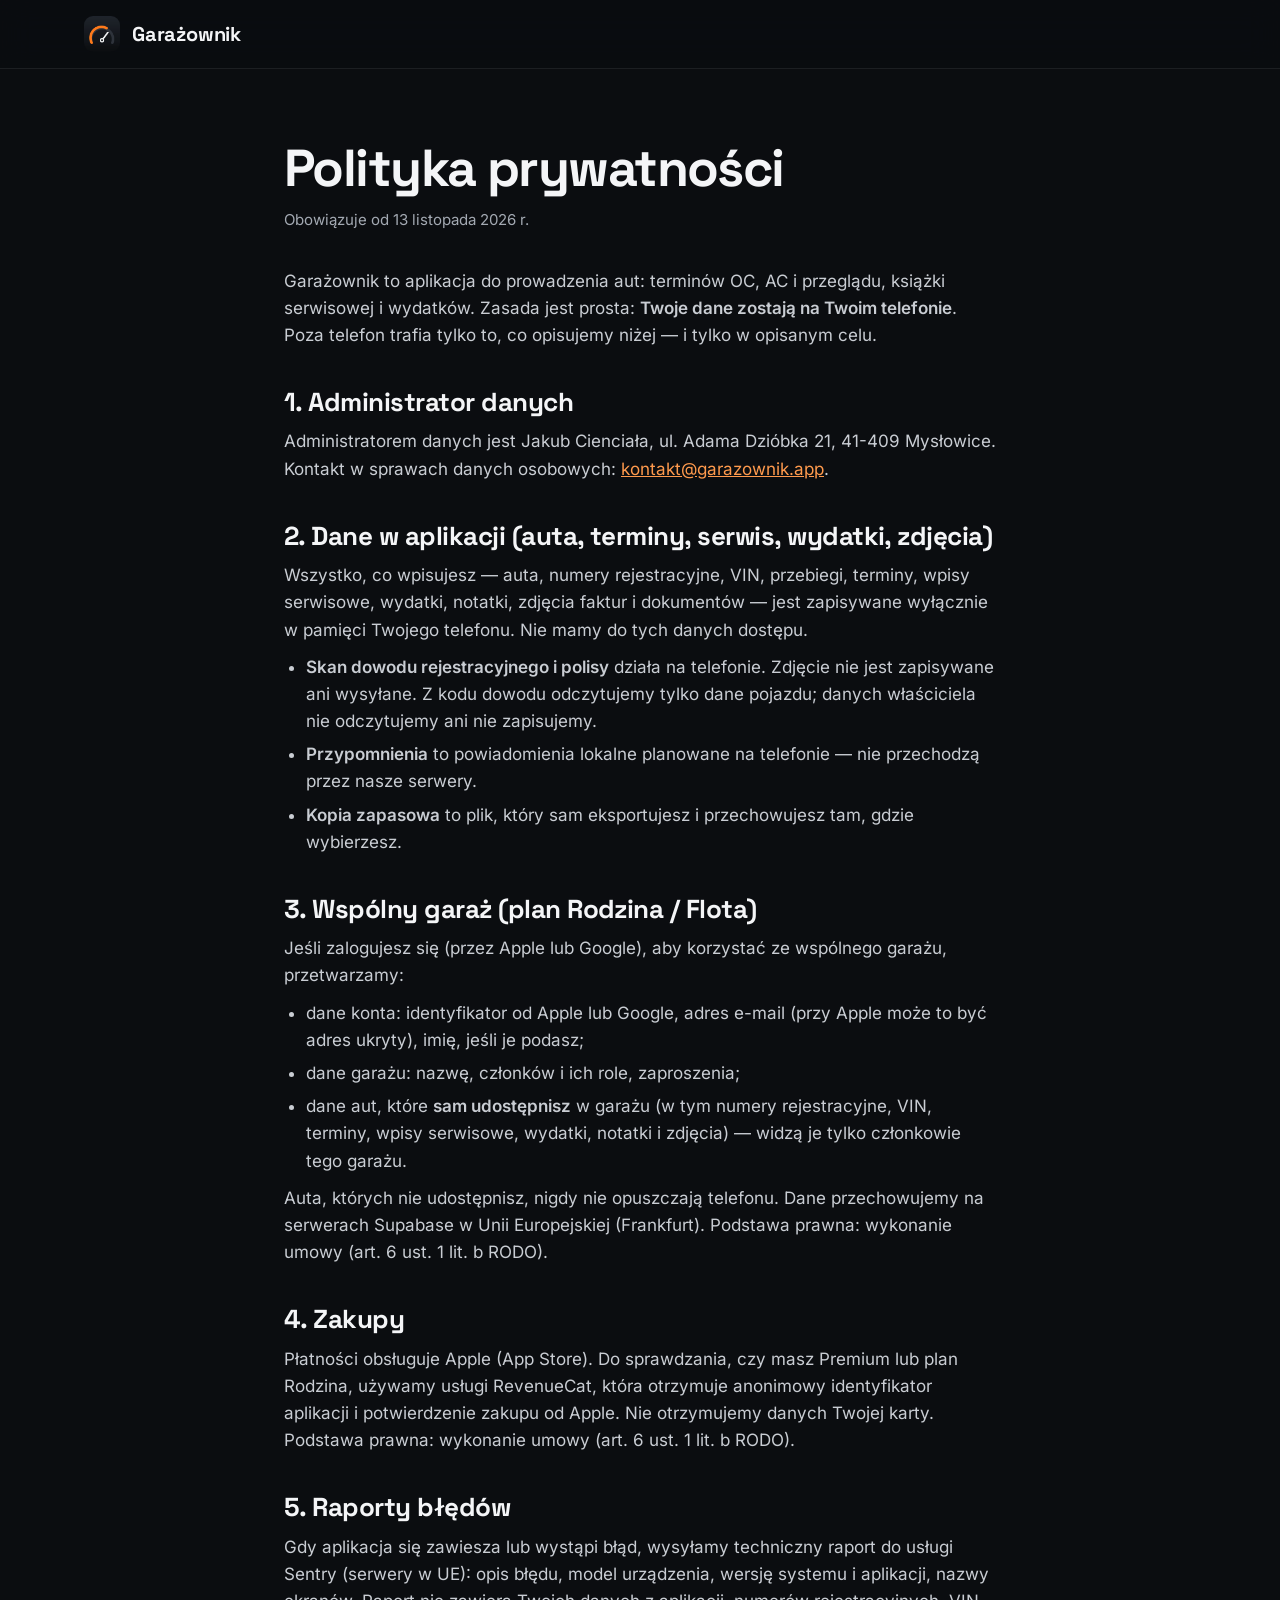
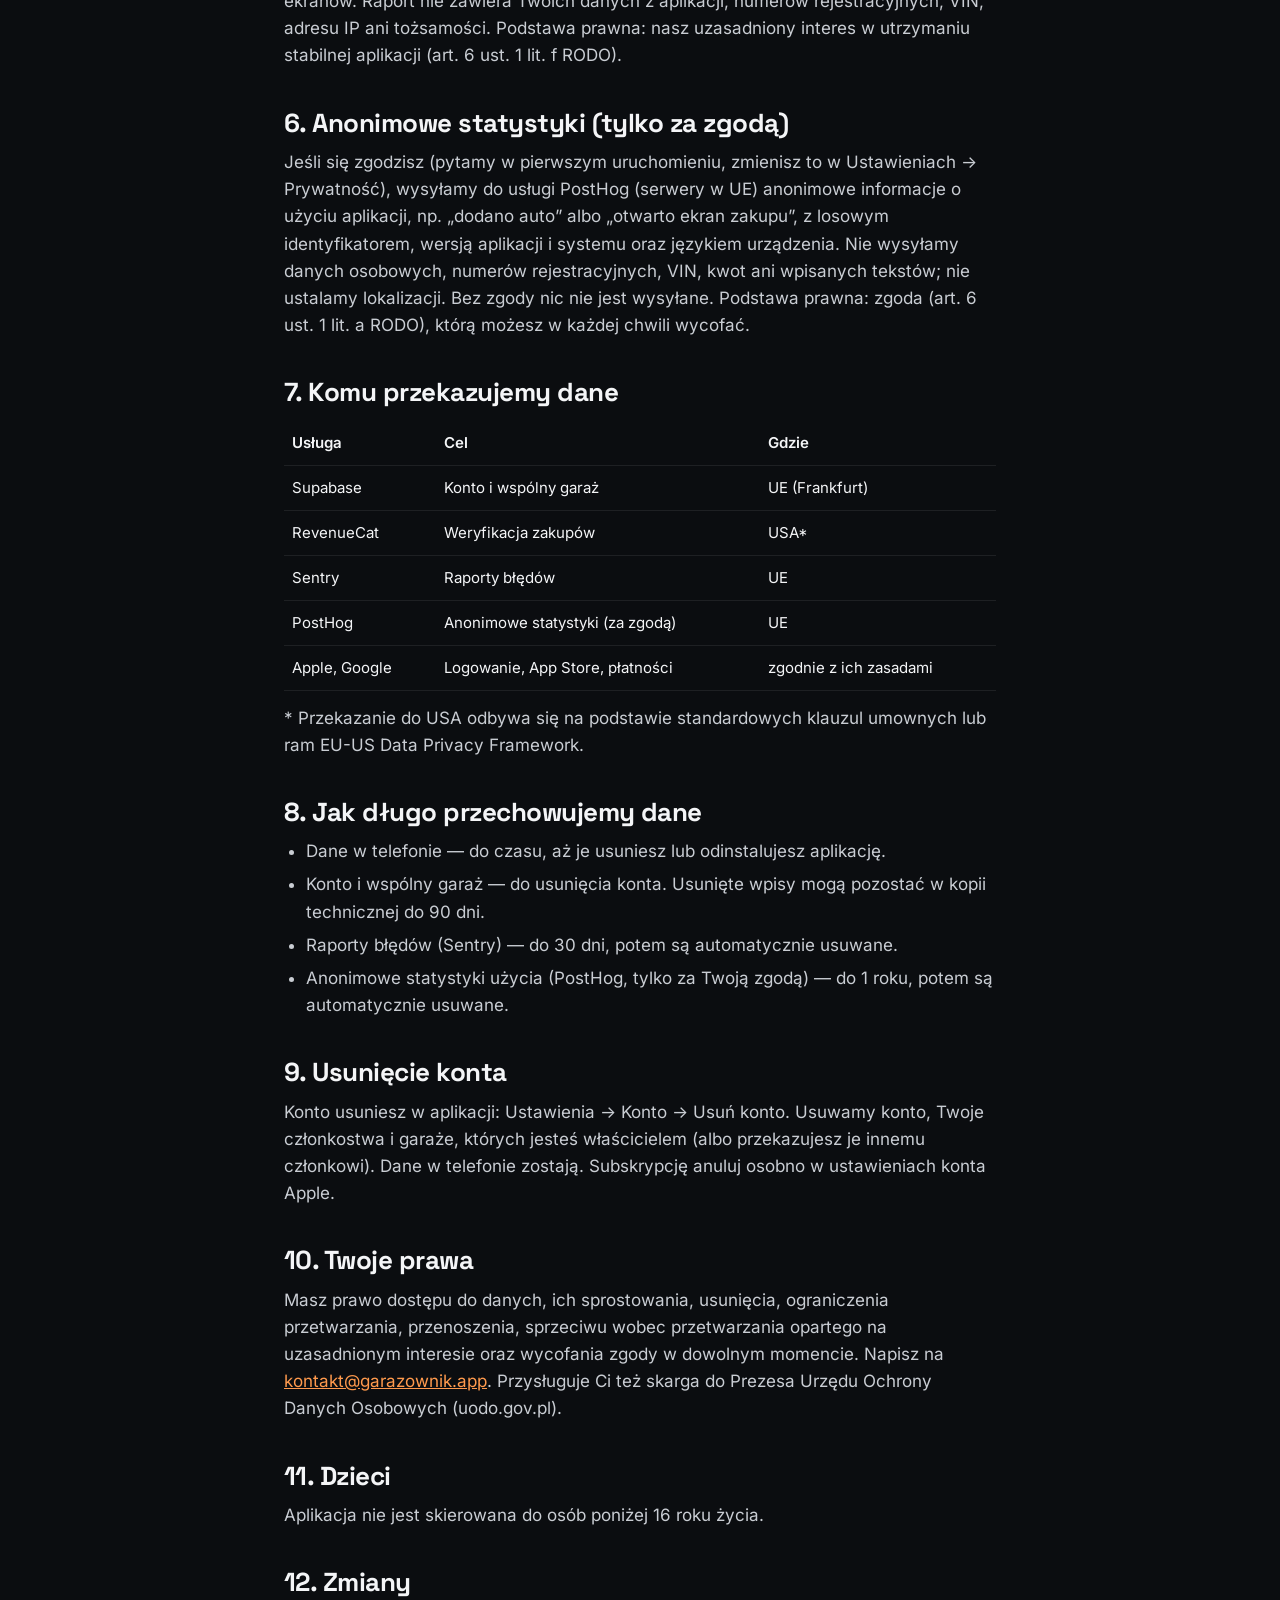
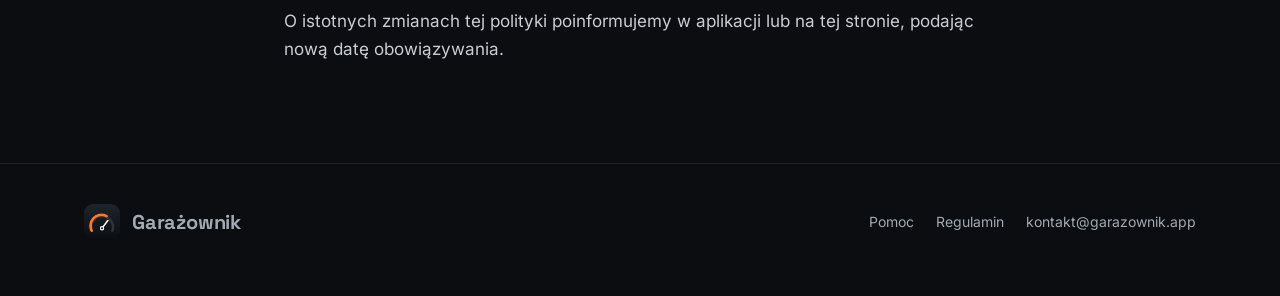
==== polityka-prywatnosci/index.html @ 017df687 "Update site from garazownik/site" ====
<!doctype html>
<html lang="pl">
<head>
  <meta charset="utf-8">
  <meta name="viewport" content="width=device-width, initial-scale=1">
  <title>Polityka prywatności – Garażownik</title>
  <meta name="description" content="Jakie dane przetwarza aplikacja Garażownik, gdzie są przechowywane i jakie masz prawa.">
  <link rel="canonical" href="https://garazownik.app/polityka-prywatnosci/">
  <link rel="icon" href="../img/favicon-64.png" type="image/png">
  <link rel="stylesheet" href="../styles.css">
</head>
<body>
  <header class="nav"><div class="wrap"><a class="brand" href="../"><img src="../img/icon-256.png" alt="" width="36" height="36">Garażownik</a></div></header>
  <main class="doc">
    <h1>Polityka prywatności</h1>
    <p class="updated">Obowiązuje od 13 listopada 2026 r.</p>

    <p>Garażownik to aplikacja do prowadzenia aut: terminów OC, AC i przeglądu, książki serwisowej i wydatków. Zasada jest prosta: <strong>Twoje dane zostają na Twoim telefonie</strong>. Poza telefon trafia tylko to, co opisujemy niżej — i tylko w opisanym celu.</p>

    <h2>1. Administrator danych</h2>
    <p>Administratorem danych jest Jakub Cienciała, ul. Adama Dzióbka 21, 41-409 Mysłowice.</p>
    <p>Kontakt w sprawach danych osobowych: <a href="mailto:kontakt@garazownik.app">kontakt@garazownik.app</a>.</p>

    <h2>2. Dane w aplikacji (auta, terminy, serwis, wydatki, zdjęcia)</h2>
    <p>Wszystko, co wpisujesz — auta, numery rejestracyjne, VIN, przebiegi, terminy, wpisy serwisowe, wydatki, notatki, zdjęcia faktur i dokumentów — jest zapisywane wyłącznie w pamięci Twojego telefonu. Nie mamy do tych danych dostępu.</p>
    <ul>
      <li><strong>Skan dowodu rejestracyjnego i polisy</strong> działa na telefonie. Zdjęcie nie jest zapisywane ani wysyłane. Z kodu dowodu odczytujemy tylko dane pojazdu; danych właściciela nie odczytujemy ani nie zapisujemy.</li>
      <li><strong>Przypomnienia</strong> to powiadomienia lokalne planowane na telefonie — nie przechodzą przez nasze serwery.</li>
      <li><strong>Kopia zapasowa</strong> to plik, który sam eksportujesz i przechowujesz tam, gdzie wybierzesz.</li>
    </ul>

    <h2>3. Wspólny garaż (plan Rodzina / Flota)</h2>
    <p>Jeśli zalogujesz się (przez Apple lub Google), aby korzystać ze wspólnego garażu, przetwarzamy:</p>
    <ul>
      <li>dane konta: identyfikator od Apple lub Google, adres e-mail (przy Apple może to być adres ukryty), imię, jeśli je podasz;</li>
      <li>dane garażu: nazwę, członków i ich role, zaproszenia;</li>
      <li>dane aut, które <strong>sam udostępnisz</strong> w garażu (w tym numery rejestracyjne, VIN, terminy, wpisy serwisowe, wydatki, notatki i zdjęcia) — widzą je tylko członkowie tego garażu.</li>
    </ul>
    <p>Auta, których nie udostępnisz, nigdy nie opuszczają telefonu. Dane przechowujemy na serwerach Supabase w Unii Europejskiej (Frankfurt). Podstawa prawna: wykonanie umowy (art. 6 ust. 1 lit. b RODO).</p>

    <h2>4. Zakupy</h2>
    <p>Płatności obsługuje Apple (App Store). Do sprawdzania, czy masz Premium lub plan Rodzina, używamy usługi RevenueCat, która otrzymuje anonimowy identyfikator aplikacji i potwierdzenie zakupu od Apple. Nie otrzymujemy danych Twojej karty. Podstawa prawna: wykonanie umowy (art. 6 ust. 1 lit. b RODO).</p>

    <h2>5. Raporty błędów</h2>
    <p>Gdy aplikacja się zawiesza lub wystąpi błąd, wysyłamy techniczny raport do usługi Sentry (serwery w UE): opis błędu, model urządzenia, wersję systemu i aplikacji, nazwy ekranów. Raport nie zawiera Twoich danych z aplikacji, numerów rejestracyjnych, VIN, adresu IP ani tożsamości. Podstawa prawna: nasz uzasadniony interes w utrzymaniu stabilnej aplikacji (art. 6 ust. 1 lit. f RODO).</p>

    <h2>6. Anonimowe statystyki (tylko za zgodą)</h2>
    <p>Jeśli się zgodzisz (pytamy w pierwszym uruchomieniu, zmienisz to w Ustawieniach → Prywatność), wysyłamy do usługi PostHog (serwery w UE) anonimowe informacje o użyciu aplikacji, np. „dodano auto” albo „otwarto ekran zakupu”, z losowym identyfikatorem, wersją aplikacji i systemu oraz językiem urządzenia. Nie wysyłamy danych osobowych, numerów rejestracyjnych, VIN, kwot ani wpisanych tekstów; nie ustalamy lokalizacji. Bez zgody nic nie jest wysyłane. Podstawa prawna: zgoda (art. 6 ust. 1 lit. a RODO), którą możesz w każdej chwili wycofać.</p>

    <h2>7. Komu przekazujemy dane</h2>
    <table>
      <tr><th>Usługa</th><th>Cel</th><th>Gdzie</th></tr>
      <tr><td>Supabase</td><td>Konto i wspólny garaż</td><td>UE (Frankfurt)</td></tr>
      <tr><td>RevenueCat</td><td>Weryfikacja zakupów</td><td>USA*</td></tr>
      <tr><td>Sentry</td><td>Raporty błędów</td><td>UE</td></tr>
      <tr><td>PostHog</td><td>Anonimowe statystyki (za zgodą)</td><td>UE</td></tr>
      <tr><td>Apple, Google</td><td>Logowanie, App Store, płatności</td><td>zgodnie z ich zasadami</td></tr>
    </table>
    <p>* Przekazanie do USA odbywa się na podstawie standardowych klauzul umownych lub ram EU-US Data Privacy Framework.</p>

    <h2>8. Jak długo przechowujemy dane</h2>
    <ul>
      <li>Dane w telefonie — do czasu, aż je usuniesz lub odinstalujesz aplikację.</li>
      <li>Konto i wspólny garaż — do usunięcia konta. Usunięte wpisy mogą pozostać w kopii technicznej do 90 dni.</li>
      <li>Raporty błędów (Sentry) — do 30 dni, potem są automatycznie usuwane.</li>
      <li>Anonimowe statystyki użycia (PostHog, tylko za Twoją zgodą) — do 1 roku, potem są automatycznie usuwane.</li>
    </ul>

    <h2>9. Usunięcie konta</h2>
    <p>Konto usuniesz w aplikacji: Ustawienia → Konto → Usuń konto. Usuwamy konto, Twoje członkostwa i garaże, których jesteś właścicielem (albo przekazujesz je innemu członkowi). Dane w telefonie zostają. Subskrypcję anuluj osobno w ustawieniach konta Apple.</p>

    <h2>10. Twoje prawa</h2>
    <p>Masz prawo dostępu do danych, ich sprostowania, usunięcia, ograniczenia przetwarzania, przenoszenia, sprzeciwu wobec przetwarzania opartego na uzasadnionym interesie oraz wycofania zgody w dowolnym momencie. Napisz na <a href="mailto:kontakt@garazownik.app">kontakt@garazownik.app</a>. Przysługuje Ci też skarga do Prezesa Urzędu Ochrony Danych Osobowych (uodo.gov.pl).</p>

    <h2>11. Dzieci</h2>
    <p>Aplikacja nie jest skierowana do osób poniżej 16 roku życia.</p>

    <h2>12. Zmiany</h2>
    <p>O istotnych zmianach tej polityki poinformujemy w aplikacji lub na tej stronie, podając nową datę obowiązywania.</p>
  </main>
  <footer><div class="wrap"><a class="brand" href="../"><img src="../img/icon-256.png" alt="" width="36" height="36">Garażownik</a><nav><a href="../pomoc/">Pomoc</a><a href="../regulamin/">Regulamin</a><a href="mailto:kontakt@garazownik.app">kontakt@garazownik.app</a></nav></div></footer>
</body>
</html>
---- styles.css ----
@font-face { font-family: 'SG'; src: url('fonts/SpaceGrotesk_700Bold.ttf') format('truetype'); font-weight: 700; font-display: swap; }
@font-face { font-family: 'SG'; src: url('fonts/SpaceGrotesk_500Medium.ttf') format('truetype'); font-weight: 500; font-display: swap; }
@font-face { font-family: 'In'; src: url('fonts/Inter_400Regular.ttf') format('truetype'); font-weight: 400; font-display: swap; }
@font-face { font-family: 'In'; src: url('fonts/Inter_600SemiBold.ttf') format('truetype'); font-weight: 600; font-display: swap; }

:root {
  --bg: #0B0D10;
  --bg-2: #121418;
  --surface: #181B20;
  --border: rgba(255, 255, 255, 0.08);
  --text: #F4F5F7;
  --muted: #A3A9B2;
  --accent: #FF7A1A;
  --accent-2: #FF9A4D;
  --blue: #3D7BD9;
  --green: #12855A;
  --radius: 28px;
  --max: 1160px;
}

* { box-sizing: border-box; margin: 0; padding: 0; }
html { scroll-behavior: smooth; }
body {
  background: var(--bg);
  color: var(--text);
  font-family: 'In', -apple-system, BlinkMacSystemFont, sans-serif;
  font-size: 17px;
  line-height: 1.6;
  -webkit-font-smoothing: antialiased;
  overflow-x: hidden;
}
img { max-width: 100%; display: block; }
a { color: inherit; }
.wrap { max-width: var(--max); margin: 0 auto; padding: 0 24px; }

/* nav */
.nav {
  position: sticky; top: 0; z-index: 50;
  backdrop-filter: saturate(160%) blur(16px);
  background: rgba(11, 13, 16, 0.72);
  border-bottom: 1px solid var(--border);
}
.nav .wrap { display: flex; align-items: center; gap: 28px; height: 68px; }
.brand { display: flex; align-items: center; gap: 12px; text-decoration: none; font-family: 'SG'; font-weight: 700; font-size: 20px; letter-spacing: -0.01em; }
.brand img { width: 36px; height: 36px; border-radius: 9px; }
.nav-links { display: flex; gap: 24px; margin-left: auto; }
.nav-links a { text-decoration: none; color: var(--muted); font-size: 15px; }
.nav-links a:hover { color: var(--text); }
.nav .cta-small { margin-left: 8px; }

/* buttons */
.store-btn {
  display: inline-flex; align-items: center; gap: 12px; text-decoration: none;
  background: #fff; color: #000; border-radius: 14px; padding: 12px 22px 12px 18px;
  font-weight: 600; line-height: 1.15; transition: transform .2s ease, box-shadow .2s ease;
  box-shadow: 0 10px 30px rgba(0, 0, 0, .35);
}
.store-btn:hover { transform: translateY(-2px); box-shadow: 0 16px 40px rgba(0, 0, 0, .45); }
.store-btn small { display: block; font-size: 12px; font-weight: 400; opacity: .75; }
.store-btn strong { font-size: 19px; }
.store-btn svg { width: 26px; height: 26px; }
.cta-small {
  text-decoration: none; background: var(--accent); color: #0B0D10; font-weight: 600; font-size: 14px;
  padding: 9px 16px; border-radius: 999px;
}

/* hero */
.hero { position: relative; padding: 96px 0 40px; text-align: center; overflow: hidden; }
.hero::before {
  content: ''; position: absolute; inset: -20% -10% auto; height: 900px; pointer-events: none;
  background:
    radial-gradient(600px 420px at 50% 72%, rgba(255, 122, 26, .30), transparent 70%),
    radial-gradient(520px 380px at 18% 30%, rgba(61, 123, 217, .16), transparent 70%);
}
.eyebrow { font-family: 'SG'; font-weight: 500; font-size: 14px; letter-spacing: .16em; text-transform: uppercase; color: var(--accent-2); }
h1, h2, h3 { font-family: 'SG'; font-weight: 700; letter-spacing: -0.03em; line-height: 1.05; }
.hero h1 { font-size: clamp(44px, 8vw, 88px); margin: 18px auto 0; max-width: 900px; }
.hero h1 em, h2 em { font-style: normal; color: var(--accent); }
.hero .lead { font-size: clamp(18px, 2.2vw, 22px); color: var(--muted); max-width: 640px; margin: 24px auto 0; }
.hero .actions { margin-top: 36px; display: flex; flex-direction: column; align-items: center; gap: 14px; }
.hero .note { font-size: 14px; color: var(--muted); }

/* CSS phone (same look as the store screenshots) */
.phone {
  position: relative; width: 300px; aspect-ratio: 900 / 1956; border-radius: 50px;
  background: linear-gradient(135deg, #5A5F68 0%, #2A2D33 30%, #1A1C20 60%, #44484F 100%);
  box-shadow: 0 50px 100px rgba(0, 0, 0, .6), inset 0 0 0 1.5px rgba(255, 255, 255, .18);
  padding: 8px; flex: none;
}
.phone img { width: 100%; height: 100%; object-fit: cover; border-radius: 43px; background: #000; }
.phone::after { content: ''; position: absolute; top: 18px; left: 50%; width: 84px; height: 25px; margin-left: -42px; border-radius: 14px; background: #000; }
.showcase {
  position: relative; margin: 64px auto 0; height: 740px; max-width: 980px;
  perspective: 1800px; display: flex; justify-content: center; align-items: flex-start;
}
.showcase .phone { position: absolute; top: 0; transition: transform .6s cubic-bezier(.2, .8, .2, 1); }
.showcase .p-left { transform: translateX(-300px) translateY(70px) rotateY(24deg) rotateZ(-4deg) scale(.86); opacity: .9; }
.showcase .p-right { transform: translateX(300px) translateY(70px) rotateY(-24deg) rotateZ(4deg) scale(.86); opacity: .9; }
.showcase .p-center { z-index: 2; transform: translateZ(60px); }
.float {
  position: absolute; z-index: 3; background: rgba(24, 27, 32, .92); border: 1px solid var(--border);
  border-radius: 20px; padding: 14px 18px; display: flex; gap: 12px; align-items: center; text-align: left;
  box-shadow: 0 30px 60px rgba(0, 0, 0, .55); backdrop-filter: blur(12px);
  animation: bob 6s ease-in-out infinite;
}
.float .icon { width: 42px; height: 42px; border-radius: 11px; background: linear-gradient(145deg, var(--accent-2), var(--accent)); display: grid; place-items: center; font-family: 'SG'; font-weight: 700; color: #0B0D10; flex: none; }
.float b { display: block; font-size: 15px; }
.float span { font-size: 13px; color: var(--muted); }
.float.n1 { top: 40px; left: 50%; margin-left: -420px; }
.float.n2 { top: 380px; left: 50%; margin-left: 120px; animation-delay: -3s; }
@keyframes bob { 0%, 100% { transform: translateY(0); } 50% { transform: translateY(-10px); } }

/* trust strip */
.trust { display: flex; flex-wrap: wrap; justify-content: center; gap: 12px 28px; padding: 28px 0 8px; color: var(--muted); font-size: 15px; }
.trust span::before { content: '✓'; color: var(--accent); margin-right: 8px; font-weight: 600; }

/* feature blocks */
.feature { padding: 110px 0; border-top: 1px solid var(--border); }
.feature .wrap { display: grid; grid-template-columns: 1fr 1fr; gap: 72px; align-items: center; }
.feature:nth-of-type(even) .media { order: -1; }
.feature h2 { font-size: clamp(34px, 4.6vw, 54px); margin: 14px 0 20px; }
.feature p { color: var(--muted); font-size: 18px; max-width: 480px; }
.chips { display: flex; flex-wrap: wrap; gap: 10px; margin-top: 26px; }
.chips li { list-style: none; font-size: 14px; font-weight: 600; padding: 7px 14px; border-radius: 999px; background: var(--surface); border: 1px solid var(--border); }
.media { display: flex; justify-content: center; perspective: 1600px; position: relative; }
.media .phone { transform: rotateY(-14deg) rotateX(5deg) rotateZ(-2deg); }
.feature:nth-of-type(even) .media .phone { transform: rotateY(14deg) rotateX(5deg) rotateZ(2deg); }
.media .glow { position: absolute; inset: 10% 5%; background: radial-gradient(closest-side, rgba(255, 122, 26, .28), transparent); filter: blur(10px); z-index: -1; }
.media .glow.blue { background: radial-gradient(closest-side, rgba(61, 123, 217, .30), transparent); }
.media .glow.green { background: radial-gradient(closest-side, rgba(18, 133, 90, .32), transparent); }
.media .float { animation: none; }

/* pricing */
.pricing { padding: 110px 0; border-top: 1px solid var(--border); text-align: center; }
.pricing h2 { font-size: clamp(34px, 4.6vw, 54px); margin-top: 14px; }
.plans { display: grid; grid-template-columns: repeat(3, 1fr); gap: 20px; margin-top: 48px; text-align: left; }
.plan { background: var(--surface); border: 1px solid var(--border); border-radius: var(--radius); padding: 30px; }
.plan.best { border-color: var(--accent); box-shadow: 0 0 0 1px var(--accent), 0 30px 80px rgba(255, 122, 26, .12); }
.plan h3 { font-size: 24px; }
.plan .price { font-family: 'SG'; font-weight: 700; font-size: 40px; margin: 14px 0 4px; letter-spacing: -0.02em; }
.plan .price small { font-size: 16px; color: var(--muted); font-family: 'In'; font-weight: 400; letter-spacing: 0; }
.plan ul { margin-top: 18px; display: grid; gap: 10px; }
.plan li { list-style: none; color: var(--muted); font-size: 15px; padding-left: 26px; position: relative; }
.plan li::before { content: '✓'; position: absolute; left: 0; color: var(--accent); font-weight: 600; }
.tag { display: inline-block; font-size: 12px; font-weight: 600; text-transform: uppercase; letter-spacing: .08em; color: #0B0D10; background: var(--accent); border-radius: 999px; padding: 3px 10px; margin-left: 8px; vertical-align: middle; }

/* faq */
.faq { padding: 110px 0; border-top: 1px solid var(--border); }
.faq h2 { font-size: clamp(34px, 4.6vw, 54px); margin: 14px 0 36px; text-align: center; }
.faq details { max-width: 780px; margin: 0 auto; border-bottom: 1px solid var(--border); padding: 22px 4px; }
.faq summary { cursor: pointer; font-weight: 600; font-size: 18px; list-style: none; display: flex; justify-content: space-between; gap: 20px; }
.faq summary::after { content: '+'; color: var(--accent); font-size: 24px; line-height: 1; }
.faq details[open] summary::after { content: '–'; }
.faq details p { color: var(--muted); margin-top: 12px; }

/* final cta + footer */
.final { padding: 120px 0; text-align: center; border-top: 1px solid var(--border); position: relative; overflow: hidden; }
.final::before { content: ''; position: absolute; inset: 0; background: radial-gradient(500px 300px at 50% 100%, rgba(255, 122, 26, .25), transparent 70%); pointer-events: none; }
.final h2 { font-size: clamp(36px, 5vw, 60px); max-width: 760px; margin: 0 auto; }
.final .store-btn, .final .store-badge { margin-top: 36px; }
footer { border-top: 1px solid var(--border); padding: 40px 0 56px; color: var(--muted); font-size: 14px; }
footer .wrap { display: flex; flex-wrap: wrap; gap: 20px 40px; justify-content: space-between; align-items: center; }
footer nav { display: flex; gap: 22px; flex-wrap: wrap; }
footer a { text-decoration: none; }
footer a:hover { color: var(--text); }

/* legal / support pages */
.doc { max-width: 760px; margin: 0 auto; padding: 72px 24px 100px; }
.doc h1 { font-size: clamp(36px, 6vw, 52px); }
.doc .updated { color: var(--muted); margin: 12px 0 36px; font-size: 15px; }
.doc h2 { font-size: 26px; margin: 40px 0 12px; letter-spacing: -0.02em; }
.doc p, .doc li { color: #C9CDD3; }
.doc ul, .doc ol { padding-left: 22px; display: grid; gap: 6px; margin: 10px 0; }
.doc table { width: 100%; border-collapse: collapse; margin: 14px 0; font-size: 15px; }
.doc th, .doc td { text-align: left; border-bottom: 1px solid var(--border); padding: 10px 8px; vertical-align: top; }
.doc th { color: var(--text); }
.doc .todo { background: rgba(255, 122, 26, .12); border: 1px dashed var(--accent); border-radius: 12px; padding: 12px 16px; color: var(--accent-2); }
.doc a { color: var(--accent-2); }

@media (max-width: 860px) {
  .nav-links { display: none; }
  .nav .cta-small { margin-left: auto; }
  .feature .wrap { grid-template-columns: 1fr; gap: 48px; }
  .feature:nth-of-type(even) .media { order: 0; }
  .feature { padding: 80px 0; }
  .plans { grid-template-columns: 1fr; }
  .showcase { height: 560px; }
  .showcase .phone { width: 250px; }
  .showcase .p-left { transform: translateX(-150px) translateY(60px) rotateY(24deg) scale(.8); opacity: .55; }
  .showcase .p-right { transform: translateX(150px) translateY(60px) rotateY(-24deg) scale(.8); opacity: .55; }
  .float.n1 { margin-left: -170px; top: 30px; }
  .float.n2 { margin-left: -20px; top: 400px; }
}
@media (prefers-reduced-motion: reduce) { .float { animation: none; } html { scroll-behavior: auto; } }

/* official App Store badge (Apple Marketing Tools): keep the artwork unmodified */
.store-badge { display: inline-block; line-height: 0; transition: transform .2s ease; }
.store-badge:hover { transform: translateY(-2px); }
.store-badge img { width: 180px; height: 60px; }
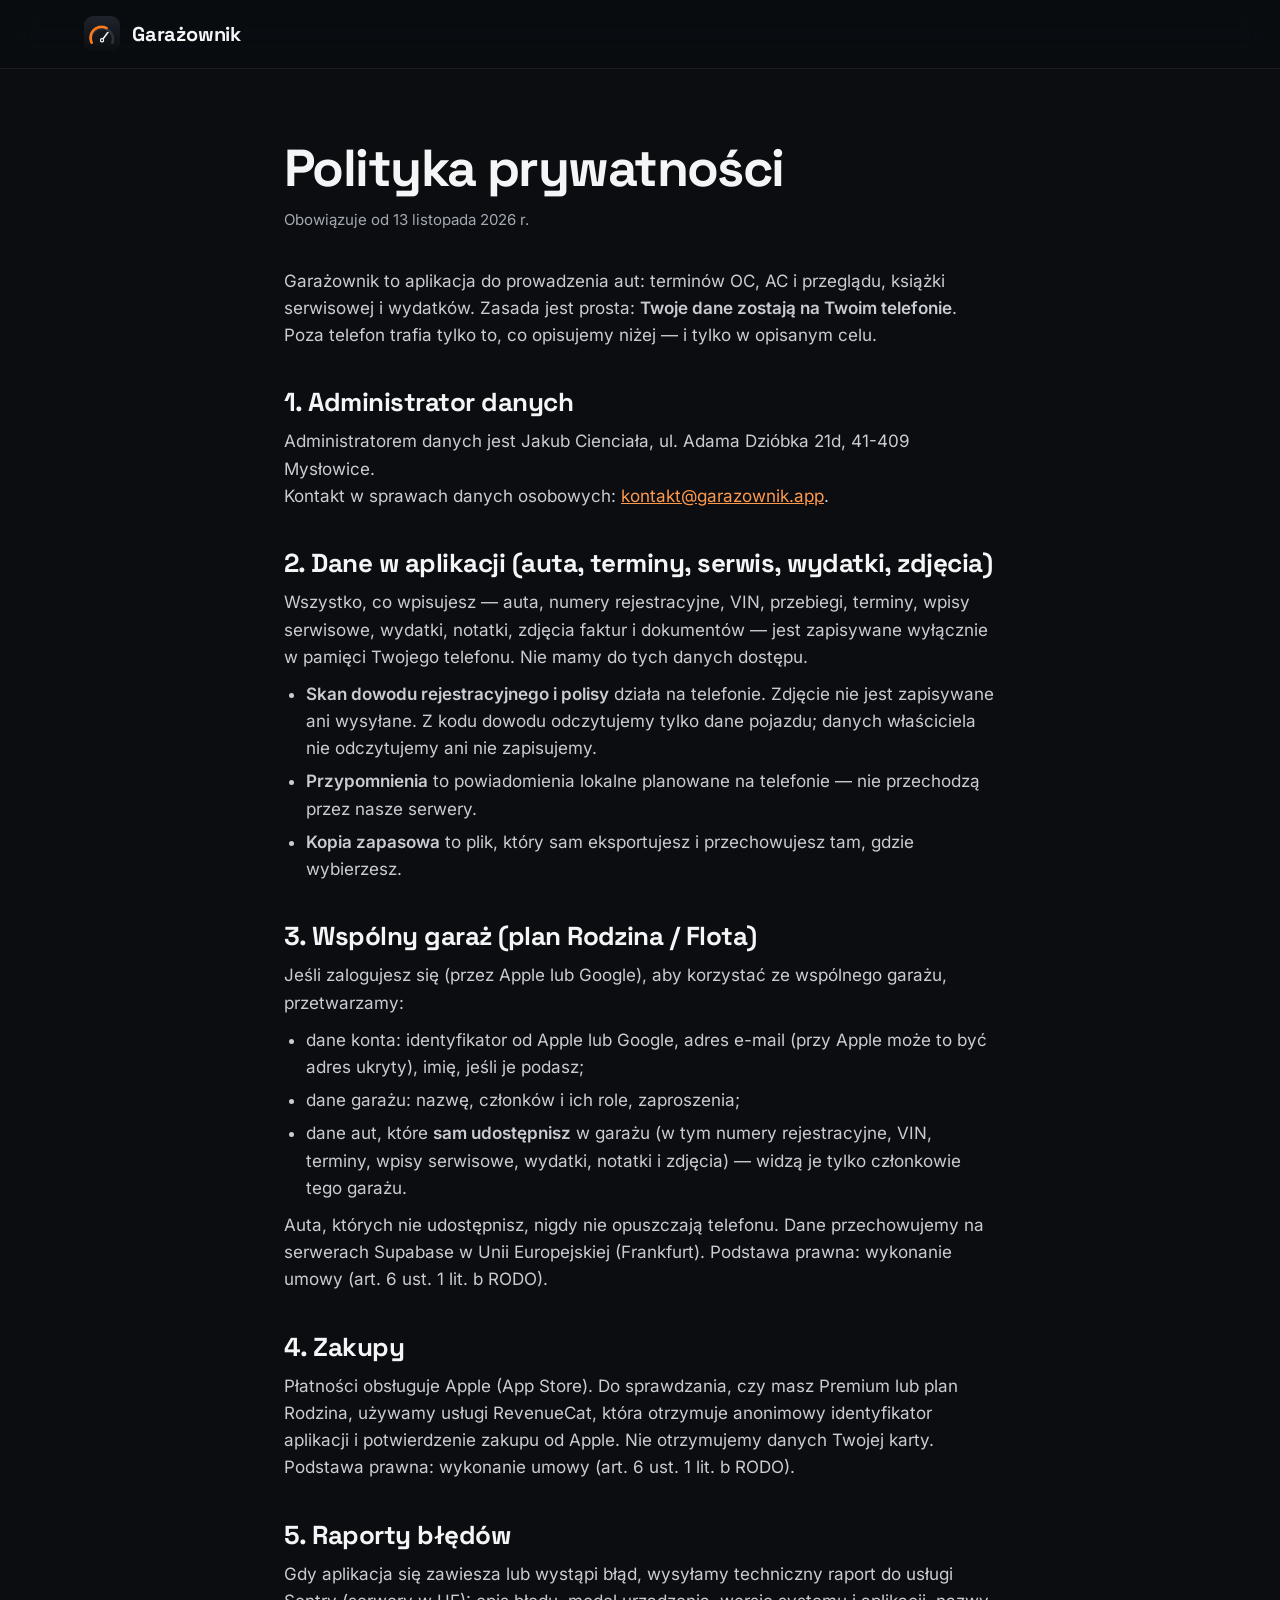
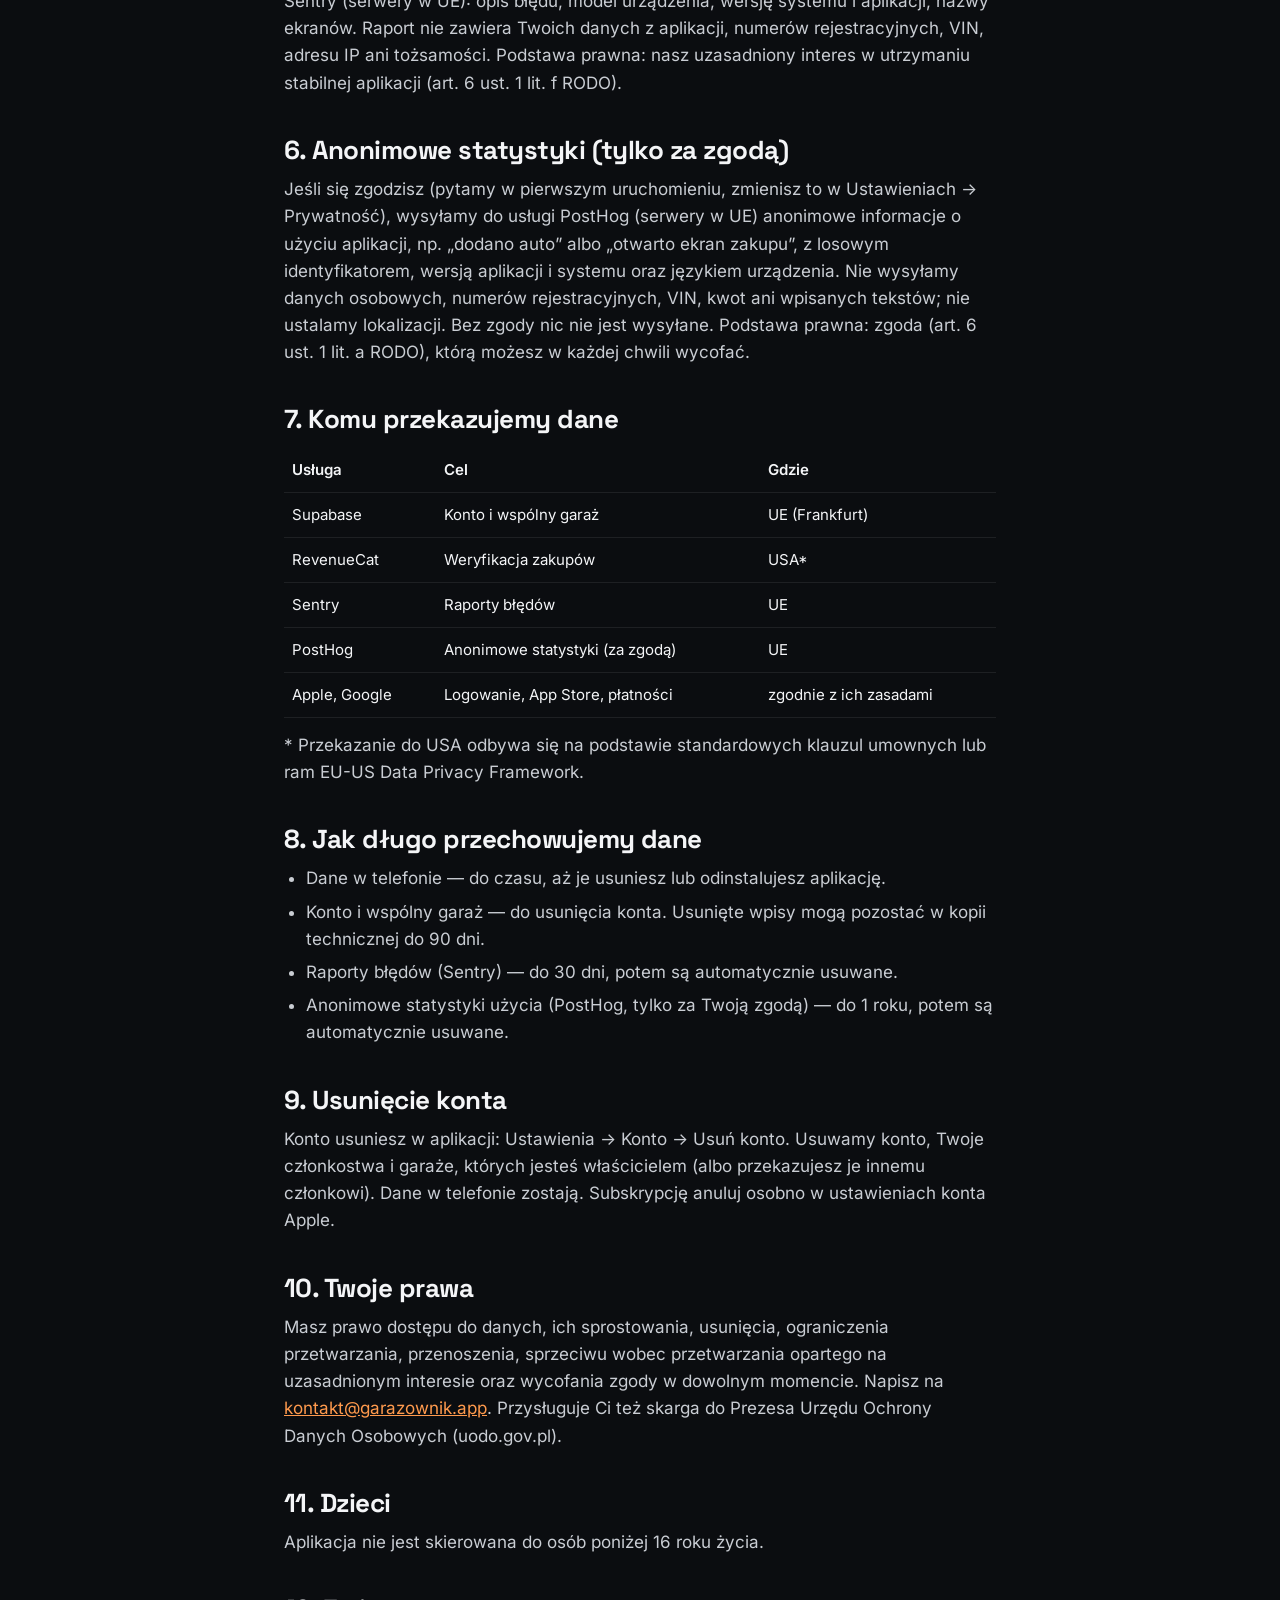
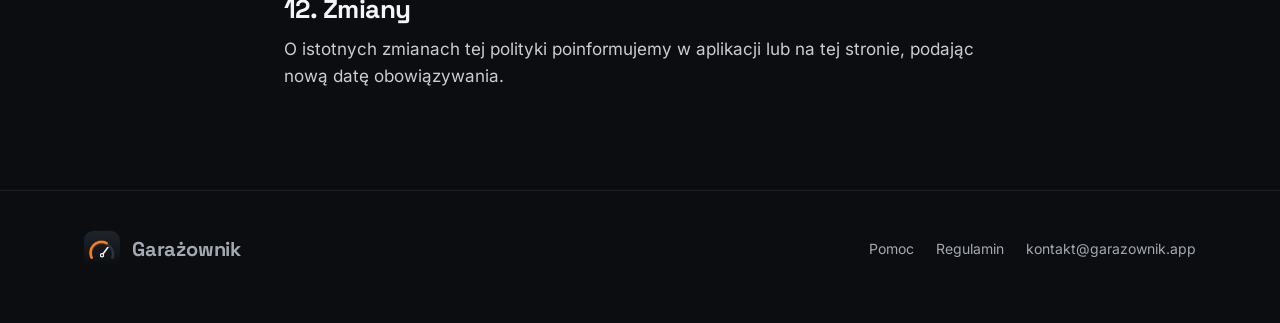
==== commit 47b0d02f: "Update site from garazownik/site" ====
--- a/polityka-prywatnosci/index.html
+++ b/polityka-prywatnosci/index.html
@@ -18,7 +18,7 @@
     <p>Garażownik to aplikacja do prowadzenia aut: terminów OC, AC i przeglądu, książki serwisowej i wydatków. Zasada jest prosta: <strong>Twoje dane zostają na Twoim telefonie</strong>. Poza telefon trafia tylko to, co opisujemy niżej — i tylko w opisanym celu.</p>
 
     <h2>1. Administrator danych</h2>
-    <p>Administratorem danych jest Jakub Cienciała, ul. Adama Dzióbka 21, 41-409 Mysłowice.</p>
+    <p>Administratorem danych jest Jakub Cienciała, ul. Adama Dzióbka 21d, 41-409 Mysłowice.</p>
     <p>Kontakt w sprawach danych osobowych: <a href="mailto:kontakt@garazownik.app">kontakt@garazownik.app</a>.</p>
 
     <h2>2. Dane w aplikacji (auta, terminy, serwis, wydatki, zdjęcia)</h2>
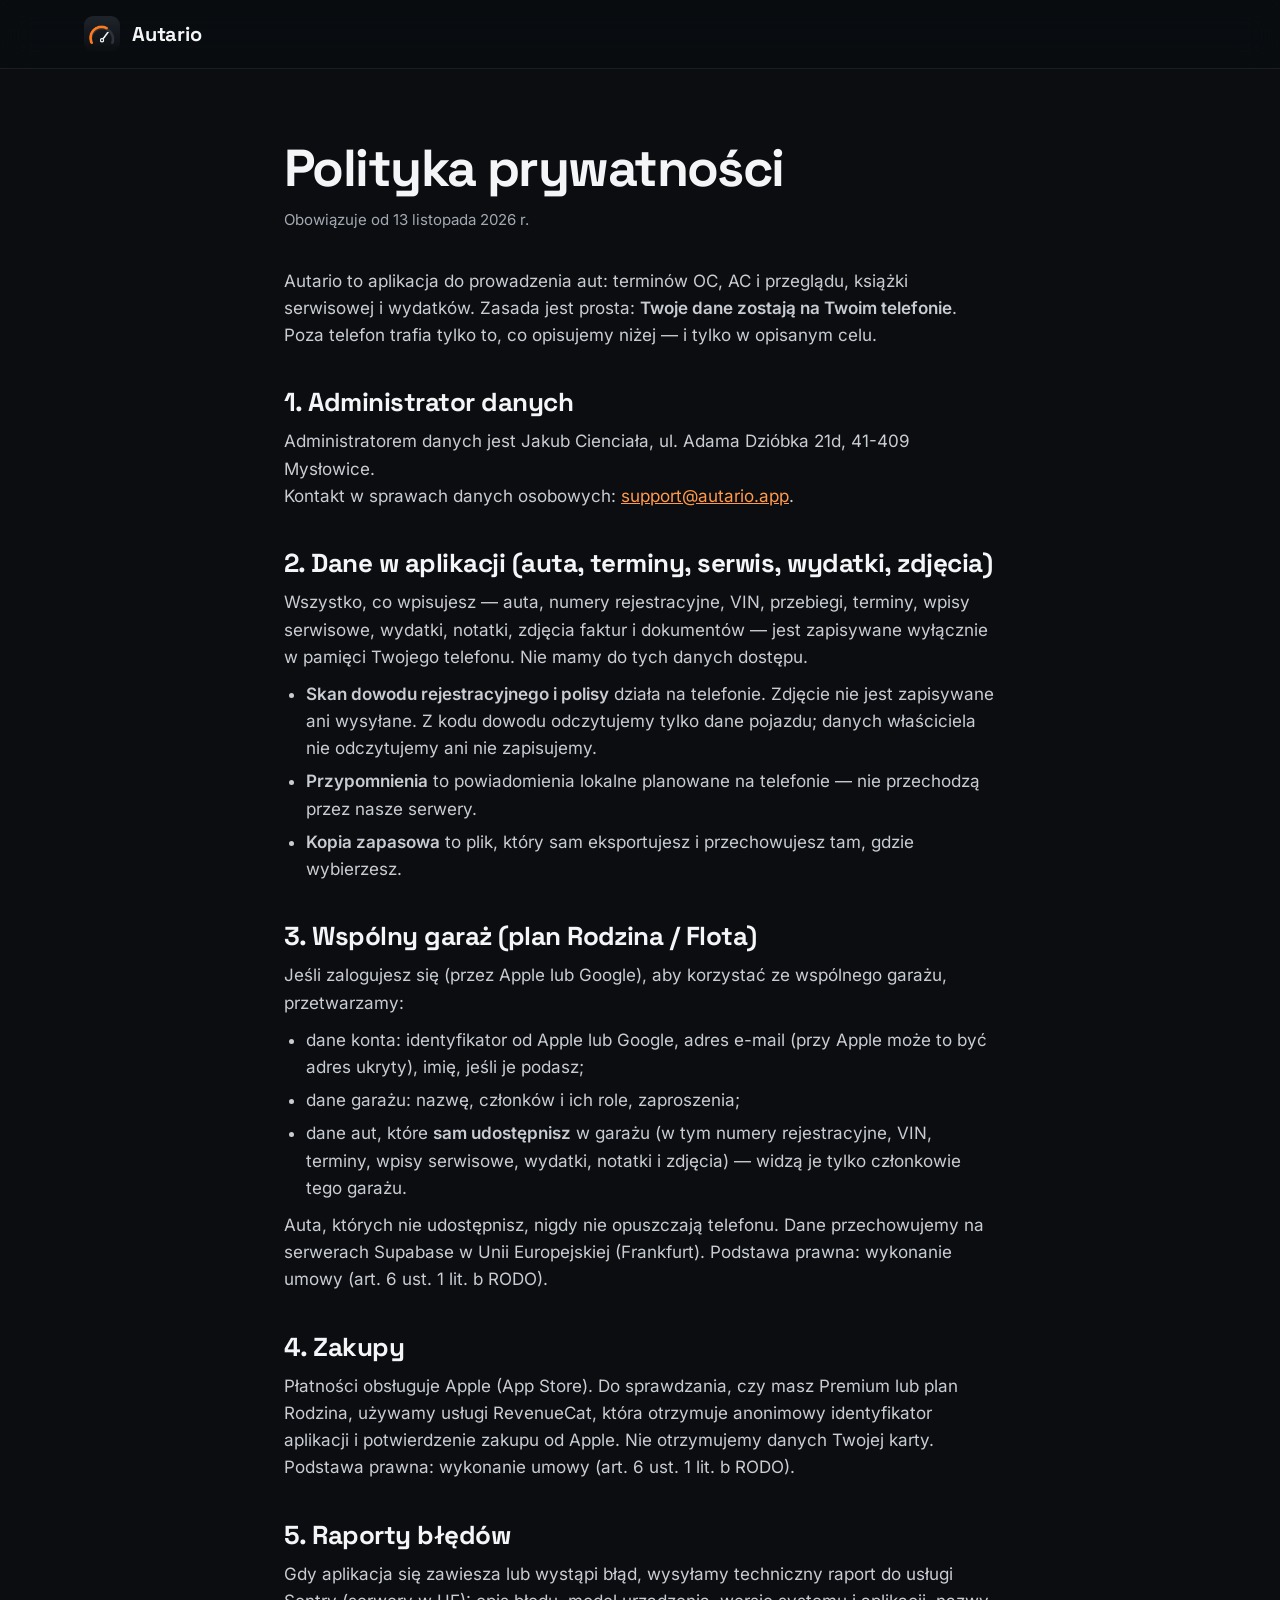
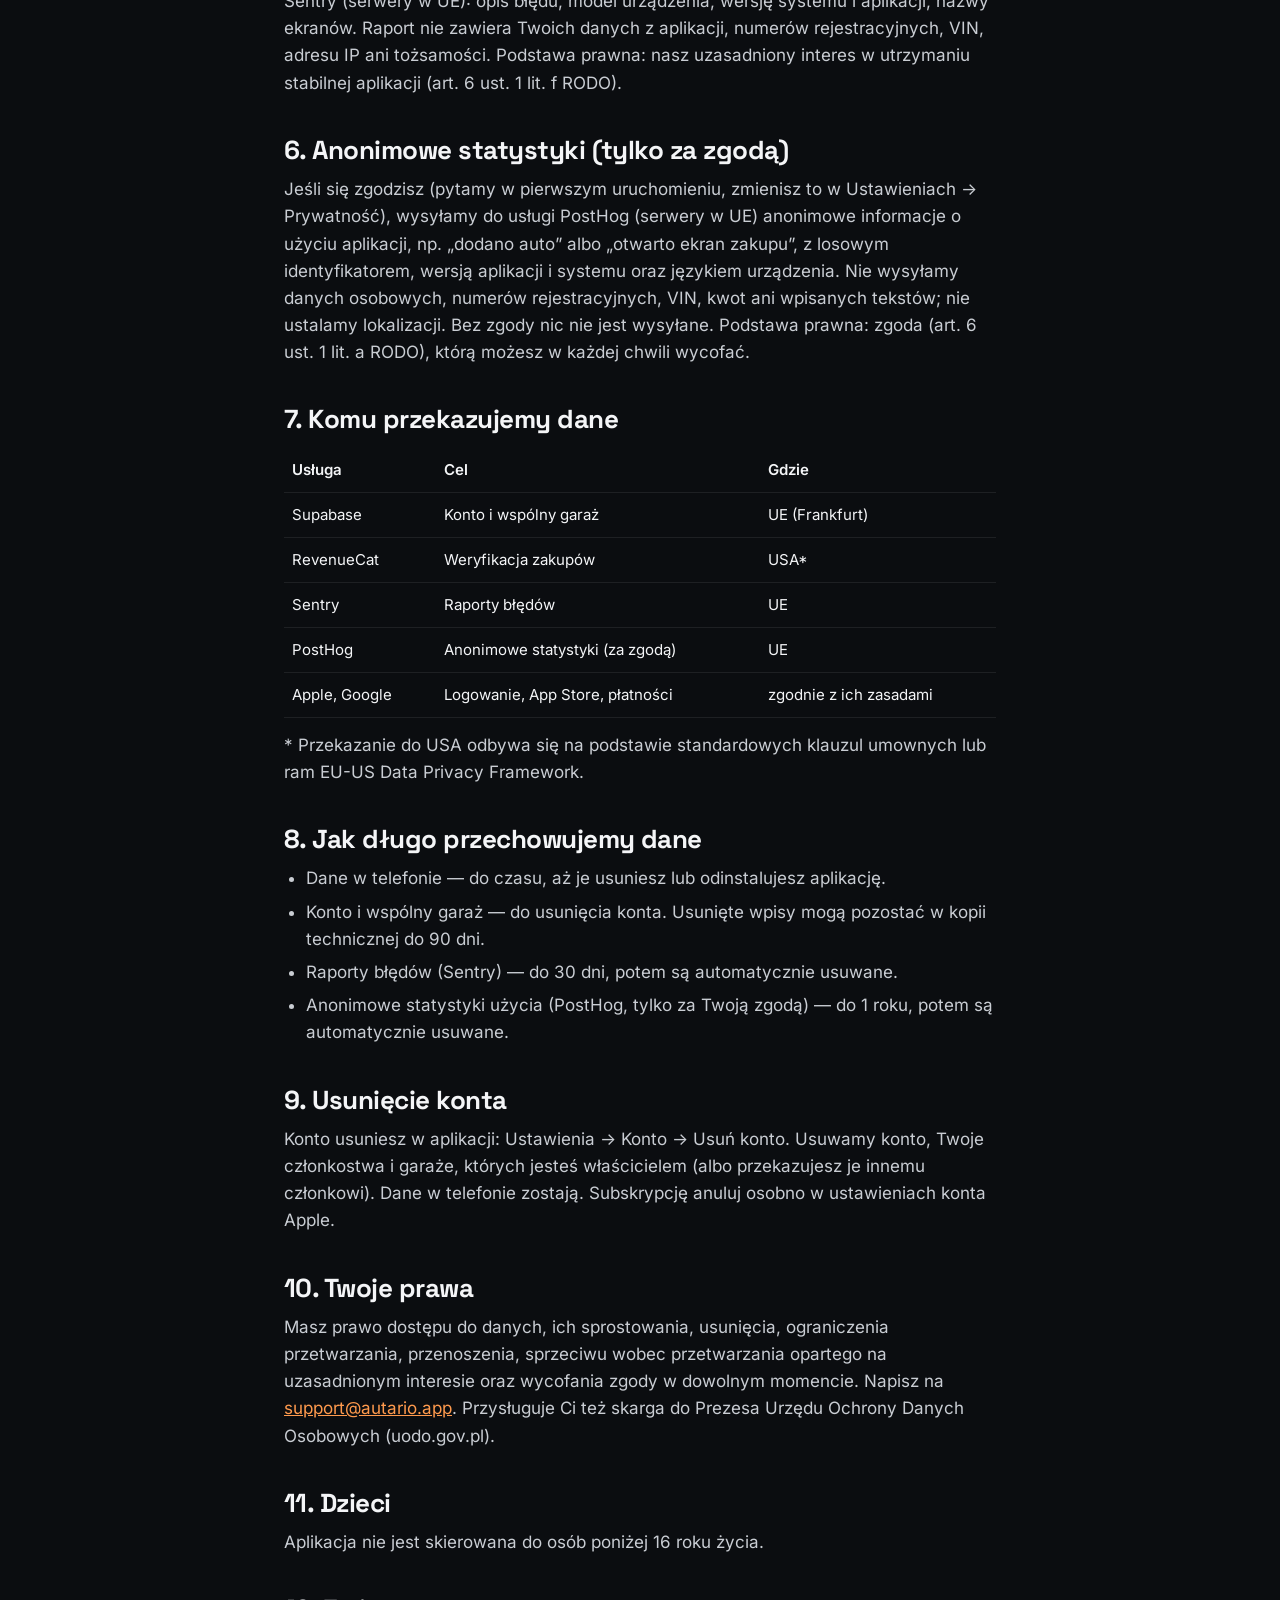
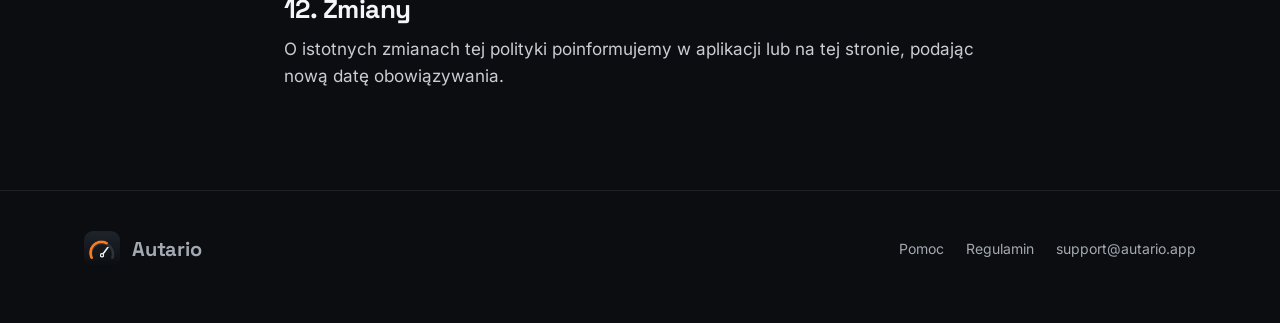
==== commit 9ae1c444: "Update site from garazownik/site" ====
--- a/polityka-prywatnosci/index.html
+++ b/polityka-prywatnosci/index.html
@@ -3,23 +3,23 @@
 <head>
   <meta charset="utf-8">
   <meta name="viewport" content="width=device-width, initial-scale=1">
-  <title>Polityka prywatności – Garażownik</title>
-  <meta name="description" content="Jakie dane przetwarza aplikacja Garażownik, gdzie są przechowywane i jakie masz prawa.">
-  <link rel="canonical" href="https://garazownik.app/polityka-prywatnosci/">
+  <title>Polityka prywatności – Autario</title>
+  <meta name="description" content="Jakie dane przetwarza aplikacja Autario, gdzie są przechowywane i jakie masz prawa.">
+  <link rel="canonical" href="https://autario.app/polityka-prywatnosci/">
   <link rel="icon" href="../img/favicon-64.png" type="image/png">
   <link rel="stylesheet" href="../styles.css">
 </head>
 <body>
-  <header class="nav"><div class="wrap"><a class="brand" href="../"><img src="../img/icon-256.png" alt="" width="36" height="36">Garażownik</a></div></header>
+  <header class="nav"><div class="wrap"><a class="brand" href="../"><img src="../img/icon-256.png" alt="" width="36" height="36">Autario</a></div></header>
   <main class="doc">
     <h1>Polityka prywatności</h1>
     <p class="updated">Obowiązuje od 13 listopada 2026 r.</p>
 
-    <p>Garażownik to aplikacja do prowadzenia aut: terminów OC, AC i przeglądu, książki serwisowej i wydatków. Zasada jest prosta: <strong>Twoje dane zostają na Twoim telefonie</strong>. Poza telefon trafia tylko to, co opisujemy niżej — i tylko w opisanym celu.</p>
+    <p>Autario to aplikacja do prowadzenia aut: terminów OC, AC i przeglądu, książki serwisowej i wydatków. Zasada jest prosta: <strong>Twoje dane zostają na Twoim telefonie</strong>. Poza telefon trafia tylko to, co opisujemy niżej — i tylko w opisanym celu.</p>
 
     <h2>1. Administrator danych</h2>
     <p>Administratorem danych jest Jakub Cienciała, ul. Adama Dzióbka 21d, 41-409 Mysłowice.</p>
-    <p>Kontakt w sprawach danych osobowych: <a href="mailto:kontakt@garazownik.app">kontakt@garazownik.app</a>.</p>
+    <p>Kontakt w sprawach danych osobowych: <a href="mailto:support@autario.app">support@autario.app</a>.</p>
 
     <h2>2. Dane w aplikacji (auta, terminy, serwis, wydatki, zdjęcia)</h2>
     <p>Wszystko, co wpisujesz — auta, numery rejestracyjne, VIN, przebiegi, terminy, wpisy serwisowe, wydatki, notatki, zdjęcia faktur i dokumentów — jest zapisywane wyłącznie w pamięci Twojego telefonu. Nie mamy do tych danych dostępu.</p>
@@ -70,7 +70,7 @@
     <p>Konto usuniesz w aplikacji: Ustawienia → Konto → Usuń konto. Usuwamy konto, Twoje członkostwa i garaże, których jesteś właścicielem (albo przekazujesz je innemu członkowi). Dane w telefonie zostają. Subskrypcję anuluj osobno w ustawieniach konta Apple.</p>
 
     <h2>10. Twoje prawa</h2>
-    <p>Masz prawo dostępu do danych, ich sprostowania, usunięcia, ograniczenia przetwarzania, przenoszenia, sprzeciwu wobec przetwarzania opartego na uzasadnionym interesie oraz wycofania zgody w dowolnym momencie. Napisz na <a href="mailto:kontakt@garazownik.app">kontakt@garazownik.app</a>. Przysługuje Ci też skarga do Prezesa Urzędu Ochrony Danych Osobowych (uodo.gov.pl).</p>
+    <p>Masz prawo dostępu do danych, ich sprostowania, usunięcia, ograniczenia przetwarzania, przenoszenia, sprzeciwu wobec przetwarzania opartego na uzasadnionym interesie oraz wycofania zgody w dowolnym momencie. Napisz na <a href="mailto:support@autario.app">support@autario.app</a>. Przysługuje Ci też skarga do Prezesa Urzędu Ochrony Danych Osobowych (uodo.gov.pl).</p>
 
     <h2>11. Dzieci</h2>
     <p>Aplikacja nie jest skierowana do osób poniżej 16 roku życia.</p>
@@ -78,6 +78,6 @@
     <h2>12. Zmiany</h2>
     <p>O istotnych zmianach tej polityki poinformujemy w aplikacji lub na tej stronie, podając nową datę obowiązywania.</p>
   </main>
-  <footer><div class="wrap"><a class="brand" href="../"><img src="../img/icon-256.png" alt="" width="36" height="36">Garażownik</a><nav><a href="../pomoc/">Pomoc</a><a href="../regulamin/">Regulamin</a><a href="mailto:kontakt@garazownik.app">kontakt@garazownik.app</a></nav></div></footer>
+  <footer><div class="wrap"><a class="brand" href="../"><img src="../img/icon-256.png" alt="" width="36" height="36">Autario</a><nav><a href="../pomoc/">Pomoc</a><a href="../regulamin/">Regulamin</a><a href="mailto:support@autario.app">support@autario.app</a></nav></div></footer>
 </body>
 </html>
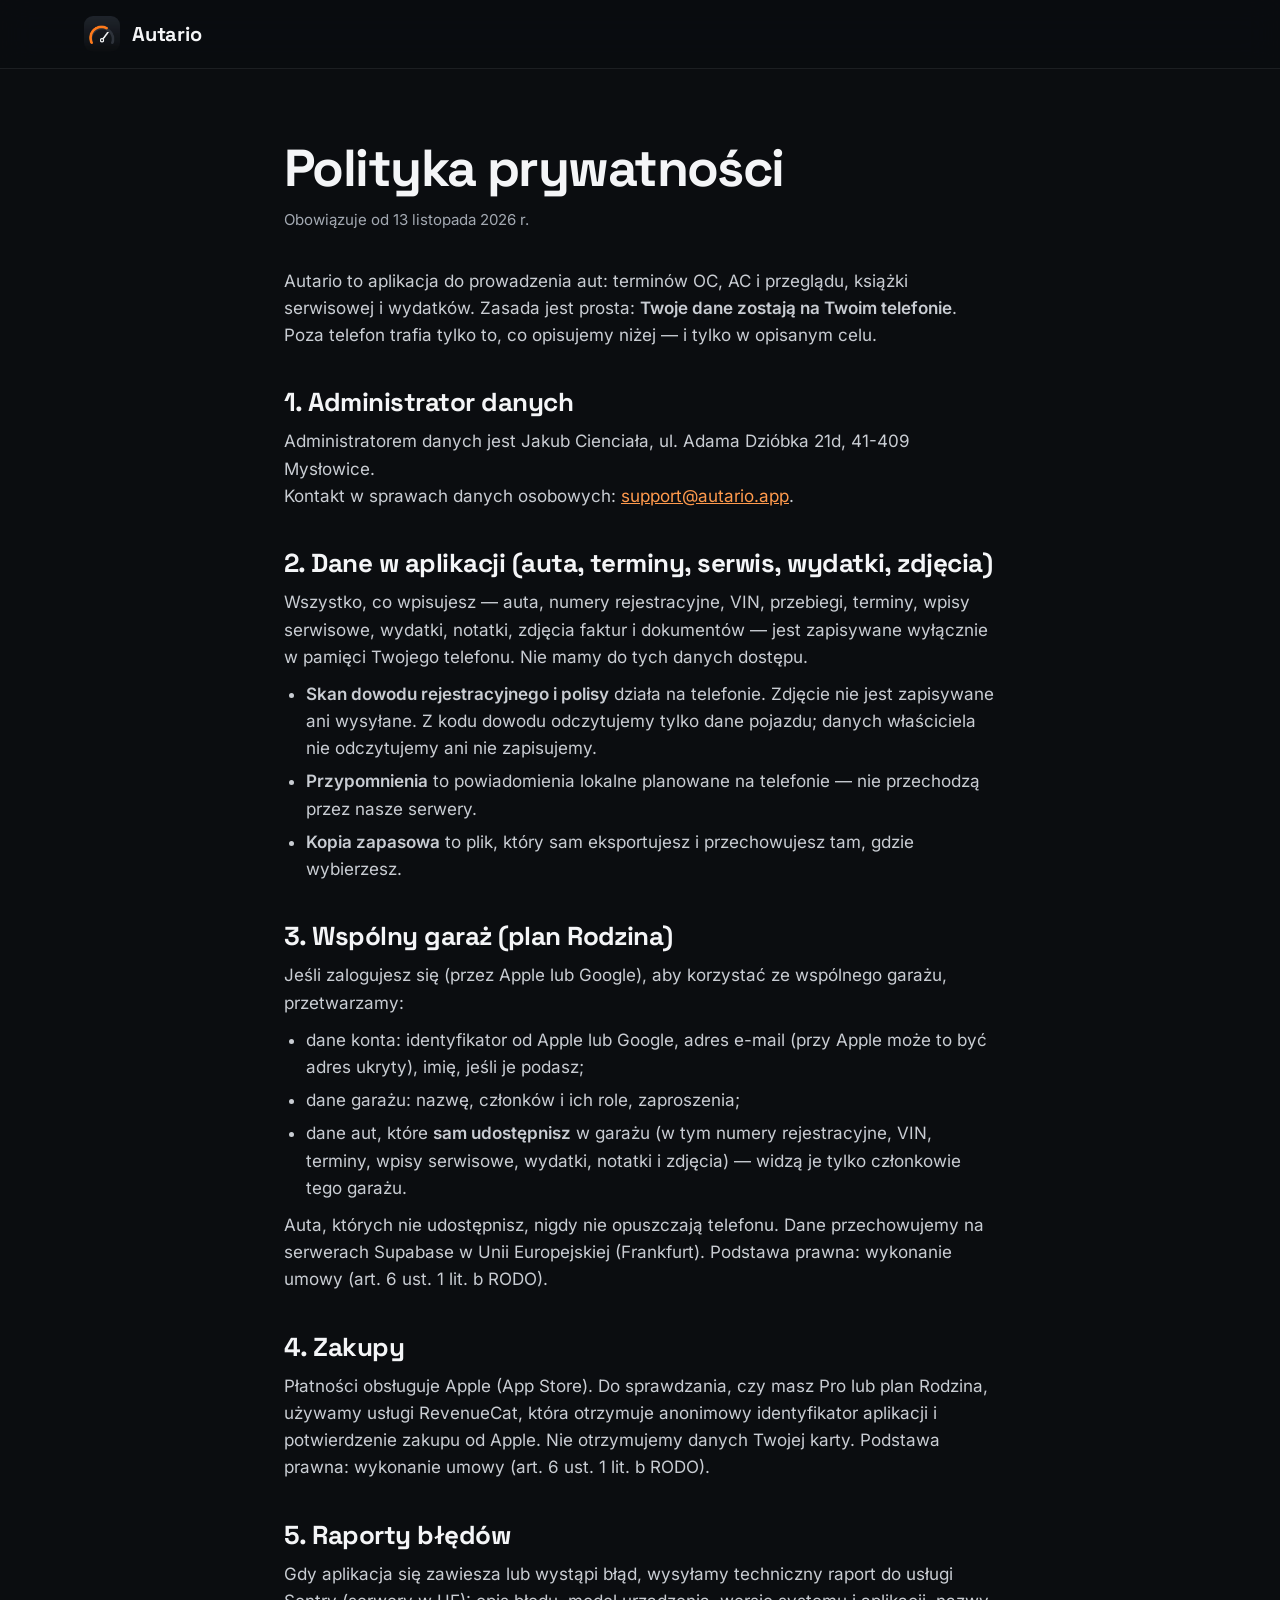
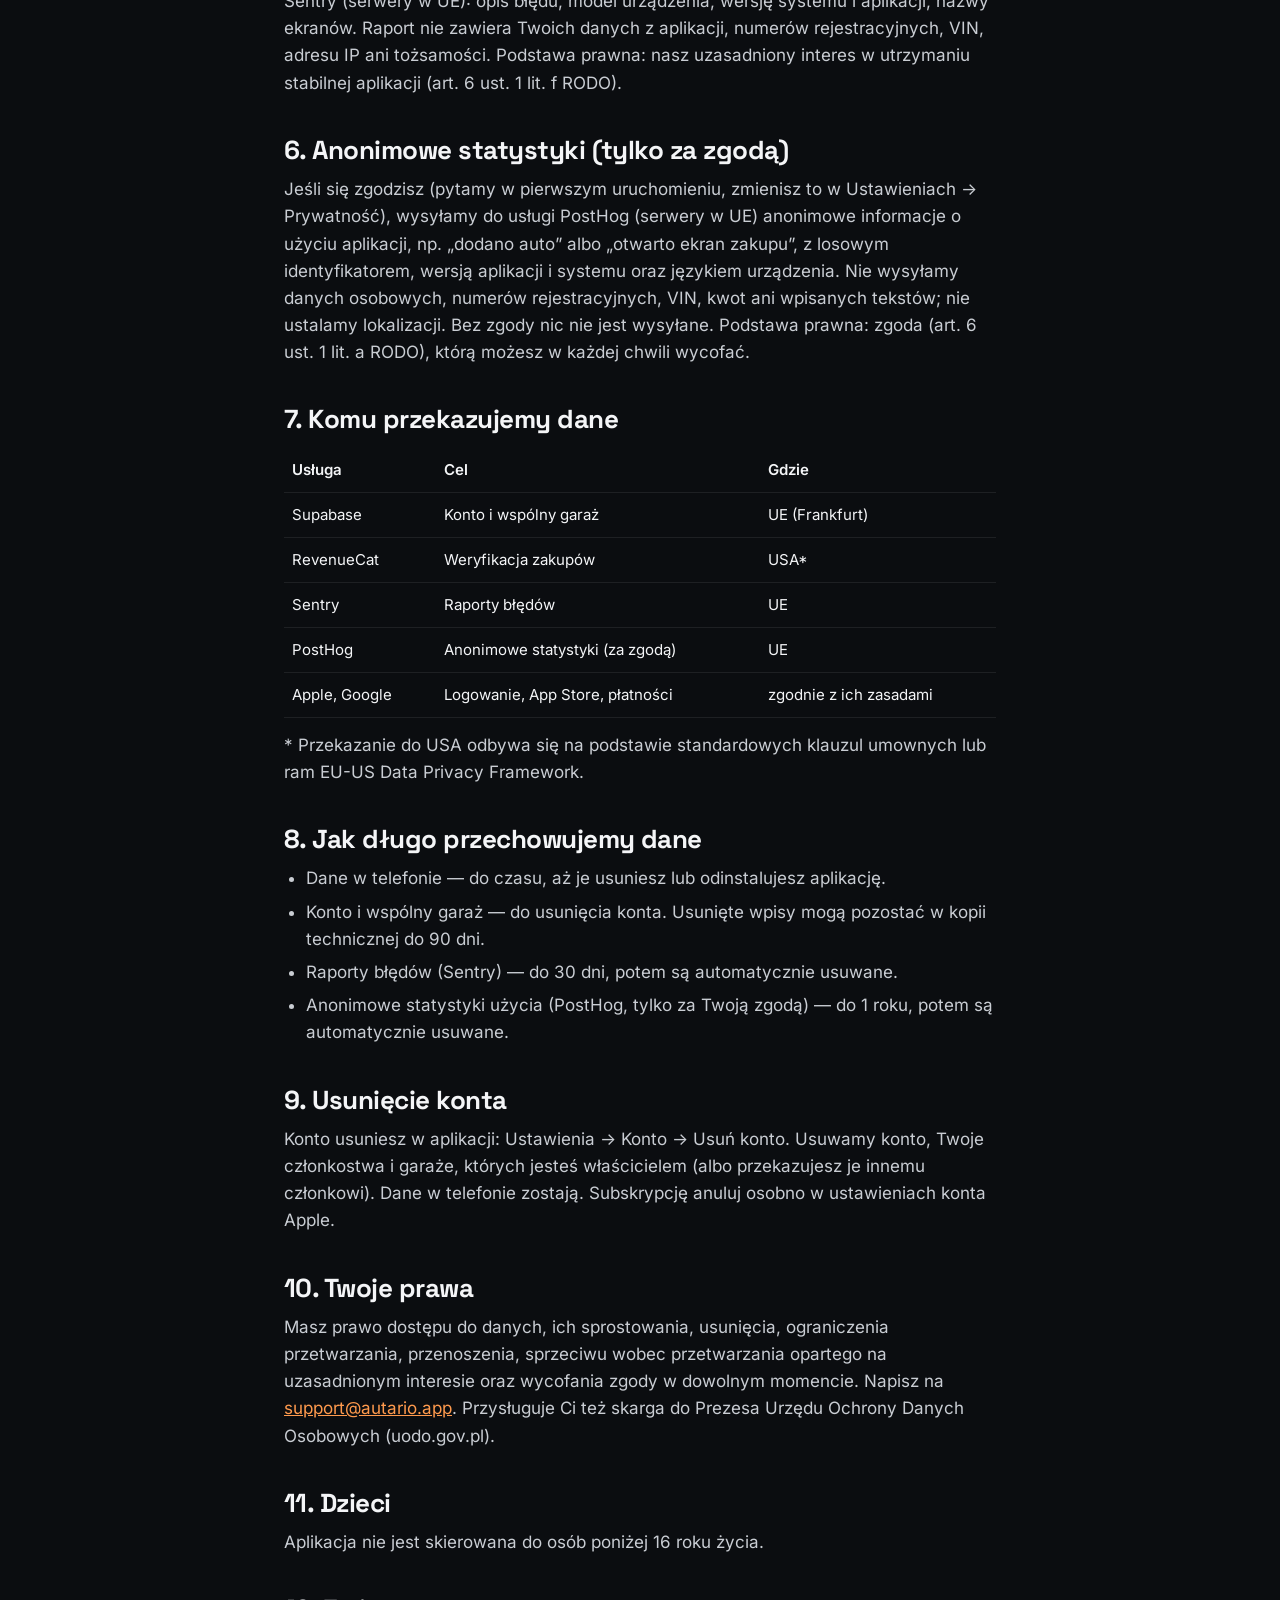
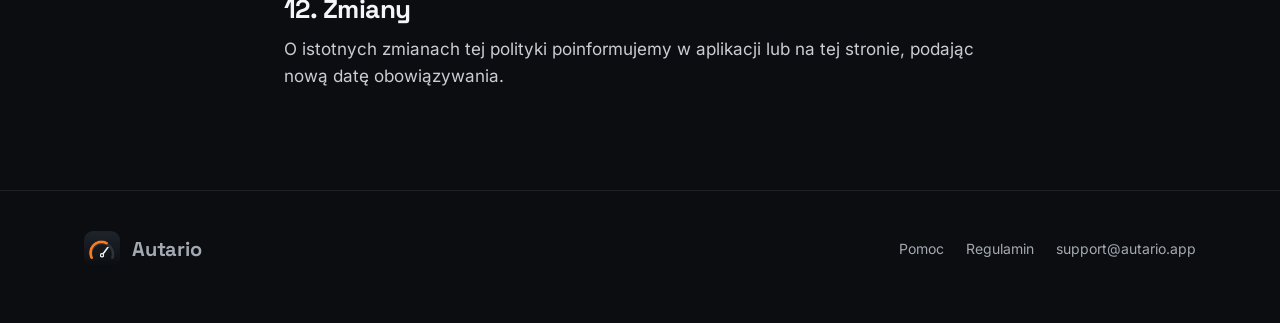
==== commit 04d1c995: "Update site from garazownik/site" ====
--- a/polityka-prywatnosci/index.html
+++ b/polityka-prywatnosci/index.html
@@ -29,7 +29,7 @@
       <li><strong>Kopia zapasowa</strong> to plik, który sam eksportujesz i przechowujesz tam, gdzie wybierzesz.</li>
     </ul>
 
-    <h2>3. Wspólny garaż (plan Rodzina / Flota)</h2>
+    <h2>3. Wspólny garaż (plan Rodzina)</h2>
     <p>Jeśli zalogujesz się (przez Apple lub Google), aby korzystać ze wspólnego garażu, przetwarzamy:</p>
     <ul>
       <li>dane konta: identyfikator od Apple lub Google, adres e-mail (przy Apple może to być adres ukryty), imię, jeśli je podasz;</li>
@@ -39,7 +39,7 @@
     <p>Auta, których nie udostępnisz, nigdy nie opuszczają telefonu. Dane przechowujemy na serwerach Supabase w Unii Europejskiej (Frankfurt). Podstawa prawna: wykonanie umowy (art. 6 ust. 1 lit. b RODO).</p>
 
     <h2>4. Zakupy</h2>
-    <p>Płatności obsługuje Apple (App Store). Do sprawdzania, czy masz Premium lub plan Rodzina, używamy usługi RevenueCat, która otrzymuje anonimowy identyfikator aplikacji i potwierdzenie zakupu od Apple. Nie otrzymujemy danych Twojej karty. Podstawa prawna: wykonanie umowy (art. 6 ust. 1 lit. b RODO).</p>
+    <p>Płatności obsługuje Apple (App Store). Do sprawdzania, czy masz Pro lub plan Rodzina, używamy usługi RevenueCat, która otrzymuje anonimowy identyfikator aplikacji i potwierdzenie zakupu od Apple. Nie otrzymujemy danych Twojej karty. Podstawa prawna: wykonanie umowy (art. 6 ust. 1 lit. b RODO).</p>
 
     <h2>5. Raporty błędów</h2>
     <p>Gdy aplikacja się zawiesza lub wystąpi błąd, wysyłamy techniczny raport do usługi Sentry (serwery w UE): opis błędu, model urządzenia, wersję systemu i aplikacji, nazwy ekranów. Raport nie zawiera Twoich danych z aplikacji, numerów rejestracyjnych, VIN, adresu IP ani tożsamości. Podstawa prawna: nasz uzasadniony interes w utrzymaniu stabilnej aplikacji (art. 6 ust. 1 lit. f RODO).</p>
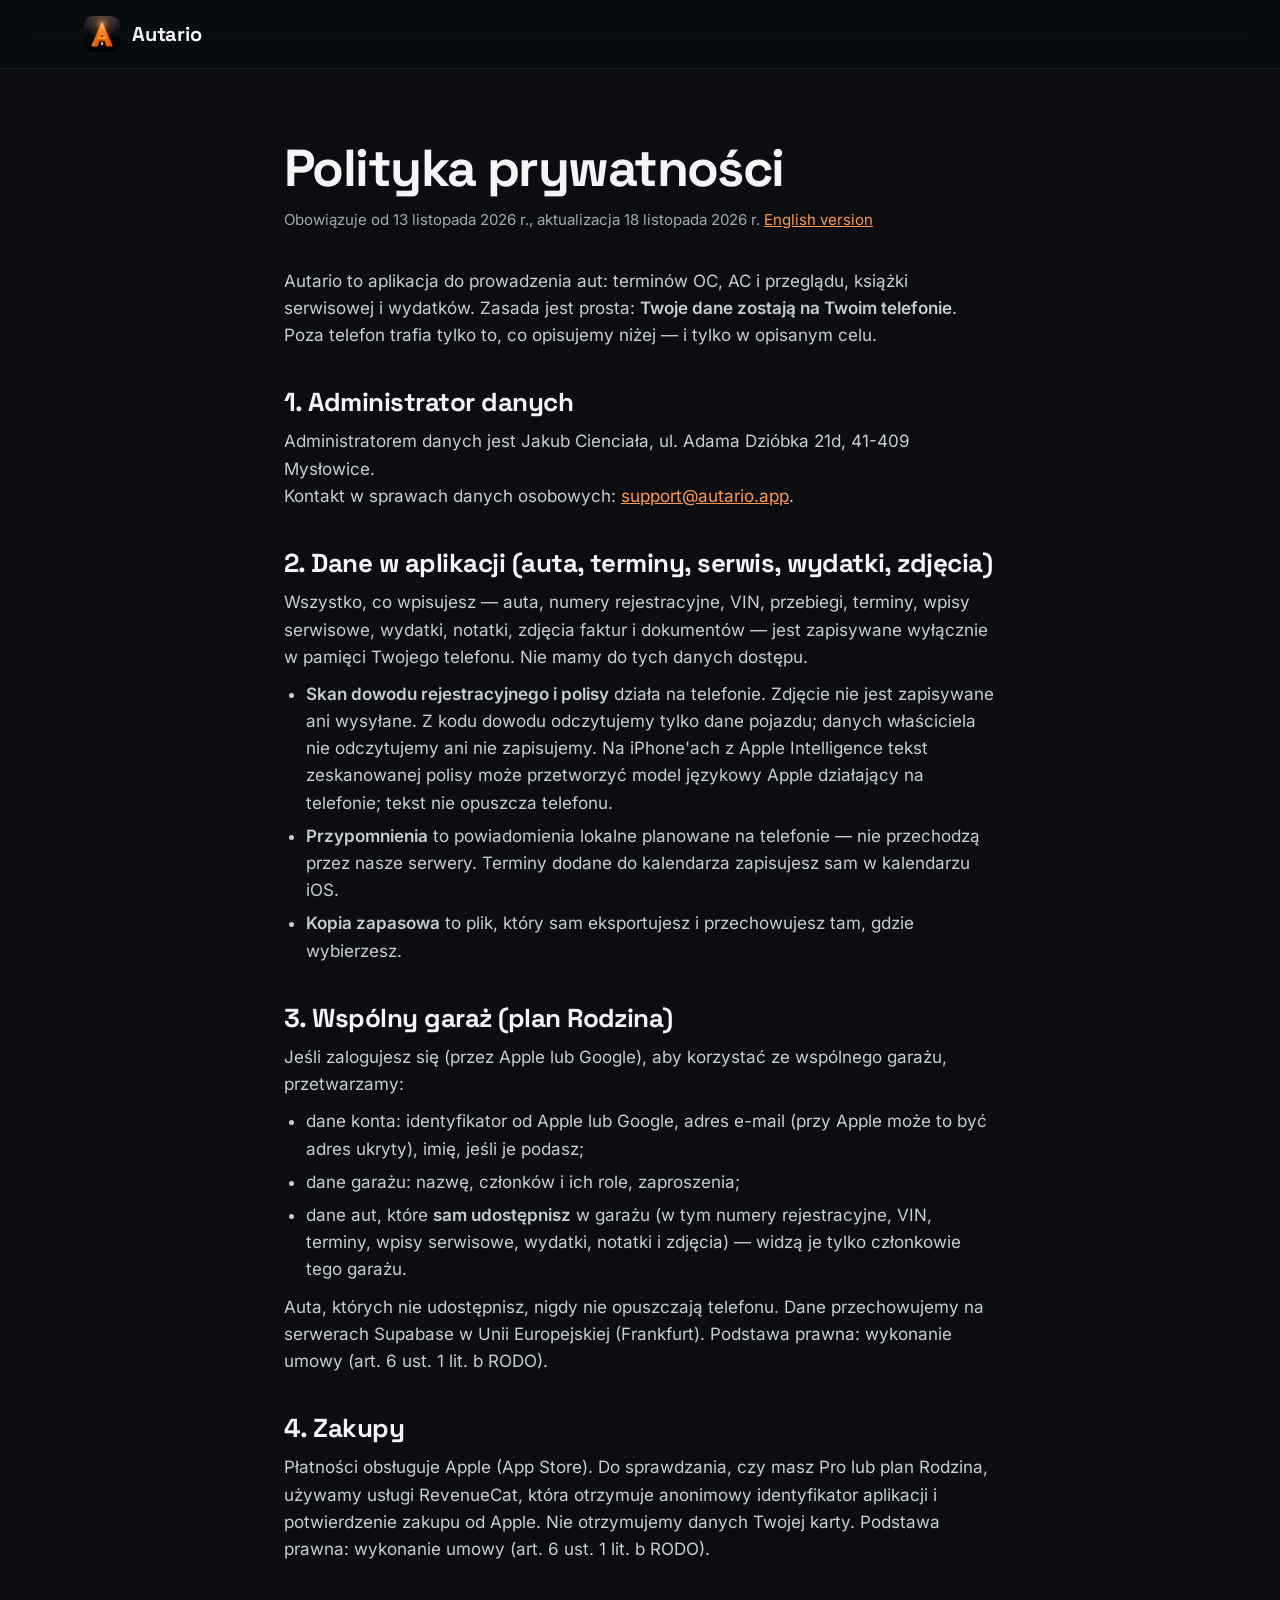
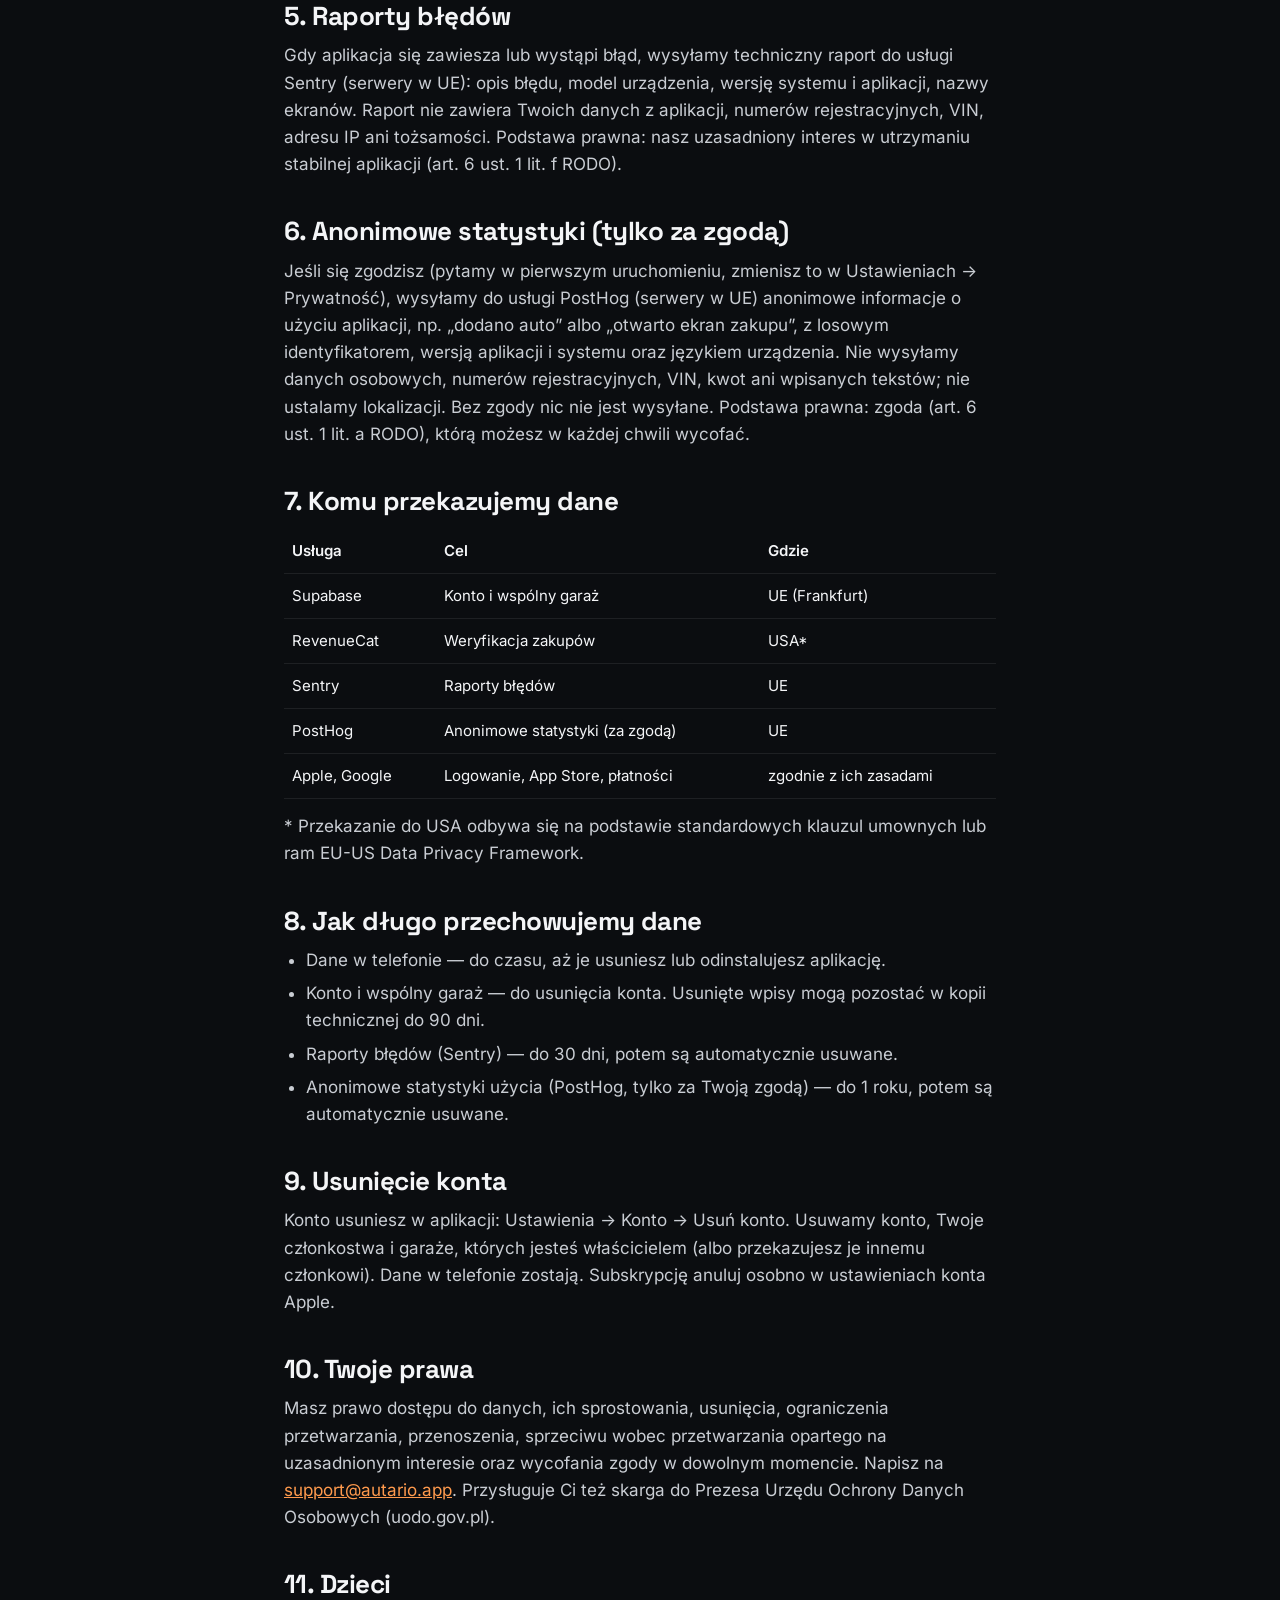
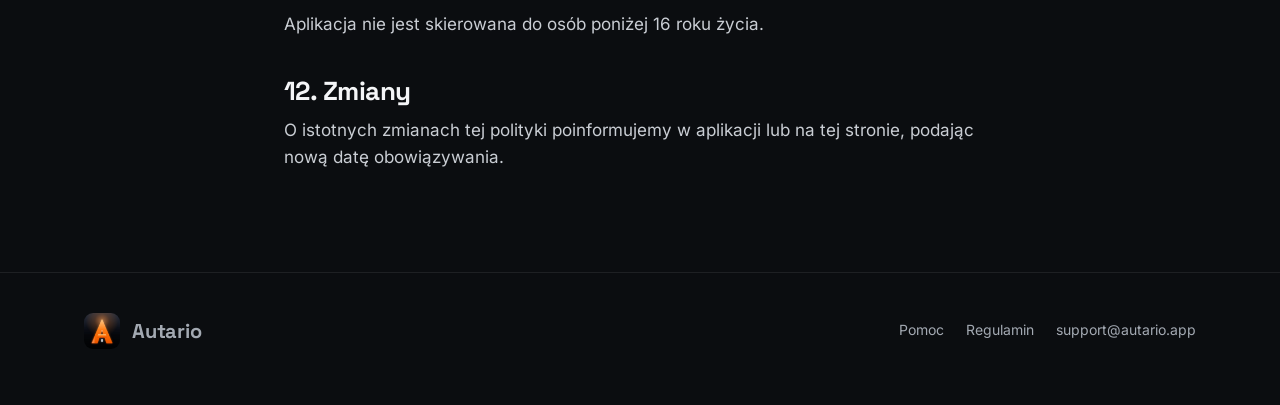
==== commit db8e4e33: "Update site from garazownik/site" ====
--- a/polityka-prywatnosci/index.html
+++ b/polityka-prywatnosci/index.html
@@ -13,7 +13,7 @@
   <header class="nav"><div class="wrap"><a class="brand" href="../"><img src="../img/icon-256.png" alt="" width="36" height="36">Autario</a></div></header>
   <main class="doc">
     <h1>Polityka prywatności</h1>
-    <p class="updated">Obowiązuje od 13 listopada 2026 r.</p>
+    <p class="updated">Obowiązuje od 13 listopada 2026 r., aktualizacja 18 listopada 2026 r. <a href="/en/privacy/" hreflang="en" lang="en">English version</a></p>
 
     <p>Autario to aplikacja do prowadzenia aut: terminów OC, AC i przeglądu, książki serwisowej i wydatków. Zasada jest prosta: <strong>Twoje dane zostają na Twoim telefonie</strong>. Poza telefon trafia tylko to, co opisujemy niżej — i tylko w opisanym celu.</p>
 
@@ -24,8 +24,8 @@
     <h2>2. Dane w aplikacji (auta, terminy, serwis, wydatki, zdjęcia)</h2>
     <p>Wszystko, co wpisujesz — auta, numery rejestracyjne, VIN, przebiegi, terminy, wpisy serwisowe, wydatki, notatki, zdjęcia faktur i dokumentów — jest zapisywane wyłącznie w pamięci Twojego telefonu. Nie mamy do tych danych dostępu.</p>
     <ul>
-      <li><strong>Skan dowodu rejestracyjnego i polisy</strong> działa na telefonie. Zdjęcie nie jest zapisywane ani wysyłane. Z kodu dowodu odczytujemy tylko dane pojazdu; danych właściciela nie odczytujemy ani nie zapisujemy.</li>
-      <li><strong>Przypomnienia</strong> to powiadomienia lokalne planowane na telefonie — nie przechodzą przez nasze serwery.</li>
+      <li><strong>Skan dowodu rejestracyjnego i polisy</strong> działa na telefonie. Zdjęcie nie jest zapisywane ani wysyłane. Z kodu dowodu odczytujemy tylko dane pojazdu; danych właściciela nie odczytujemy ani nie zapisujemy. Na iPhone'ach z Apple Intelligence tekst zeskanowanej polisy może przetworzyć model językowy Apple działający na telefonie; tekst nie opuszcza telefonu.</li>
+      <li><strong>Przypomnienia</strong> to powiadomienia lokalne planowane na telefonie — nie przechodzą przez nasze serwery. Terminy dodane do kalendarza zapisujesz sam w kalendarzu iOS.</li>
       <li><strong>Kopia zapasowa</strong> to plik, który sam eksportujesz i przechowujesz tam, gdzie wybierzesz.</li>
     </ul>
 
--- a/styles.css
+++ b/styles.css
@@ -41,7 +41,7 @@
   border-bottom: 1px solid var(--border);
 }
 .nav .wrap { display: flex; align-items: center; gap: 28px; height: 68px; }
-.brand { display: flex; align-items: center; gap: 12px; text-decoration: none; font-family: 'SG'; font-weight: 700; font-size: 20px; letter-spacing: -0.01em; }
+.brand { display: flex; align-items: center; gap: 12px; text-decoration: none; font-family: 'SG', 'In', -apple-system, sans-serif; font-weight: 700; font-size: 20px; letter-spacing: -0.01em; }
 .brand img { width: 36px; height: 36px; border-radius: 9px; }
 .nav-links { display: flex; gap: 24px; margin-left: auto; }
 .nav-links a { text-decoration: none; color: var(--muted); font-size: 15px; }
@@ -72,23 +72,20 @@
     radial-gradient(600px 420px at 50% 72%, rgba(255, 122, 26, .30), transparent 70%),
     radial-gradient(520px 380px at 18% 30%, rgba(61, 123, 217, .16), transparent 70%);
 }
-.eyebrow { font-family: 'SG'; font-weight: 500; font-size: 14px; letter-spacing: .16em; text-transform: uppercase; color: var(--accent-2); }
-h1, h2, h3 { font-family: 'SG'; font-weight: 700; letter-spacing: -0.03em; line-height: 1.05; }
+.eyebrow { font-family: 'SG', 'In', -apple-system, sans-serif; font-weight: 500; font-size: 14px; letter-spacing: .16em; text-transform: uppercase; color: var(--accent-2); }
+h1, h2, h3 { font-family: 'SG', 'In', -apple-system, sans-serif; font-weight: 700; letter-spacing: -0.03em; line-height: 1.05; }
 .hero h1 { font-size: clamp(44px, 8vw, 88px); margin: 18px auto 0; max-width: 900px; }
 .hero h1 em, h2 em { font-style: normal; color: var(--accent); }
 .hero .lead { font-size: clamp(18px, 2.2vw, 22px); color: var(--muted); max-width: 640px; margin: 24px auto 0; }
 .hero .actions { margin-top: 36px; display: flex; flex-direction: column; align-items: center; gap: 14px; }
 .hero .note { font-size: 14px; color: var(--muted); }
 
-/* CSS phone (same look as the store screenshots) */
+/* Real iPhone 18 Pro: the screen is pre-composited into Apple's bezel (img/device-*.webp). */
 .phone {
-  position: relative; width: 300px; aspect-ratio: 900 / 1956; border-radius: 50px;
-  background: linear-gradient(135deg, #5A5F68 0%, #2A2D33 30%, #1A1C20 60%, #44484F 100%);
-  box-shadow: 0 50px 100px rgba(0, 0, 0, .6), inset 0 0 0 1.5px rgba(255, 255, 255, .18);
-  padding: 8px; flex: none;
+  position: relative; width: 300px; aspect-ratio: 1350 / 2760; flex: none;
+  filter: drop-shadow(0 40px 60px rgba(0, 0, 0, .55));
 }
-.phone img { width: 100%; height: 100%; object-fit: cover; border-radius: 43px; background: #000; }
-.phone::after { content: ''; position: absolute; top: 18px; left: 50%; width: 84px; height: 25px; margin-left: -42px; border-radius: 14px; background: #000; }
+.phone img { width: 100%; height: 100%; object-fit: contain; display: block; }
 .showcase {
   position: relative; margin: 64px auto 0; height: 740px; max-width: 980px;
   perspective: 1800px; display: flex; justify-content: center; align-items: flex-start;
@@ -103,7 +100,7 @@
   box-shadow: 0 30px 60px rgba(0, 0, 0, .55); backdrop-filter: blur(12px);
   animation: bob 6s ease-in-out infinite;
 }
-.float .icon { width: 42px; height: 42px; border-radius: 11px; background: linear-gradient(145deg, var(--accent-2), var(--accent)); display: grid; place-items: center; font-family: 'SG'; font-weight: 700; color: #0B0D10; flex: none; }
+.float .icon { width: 42px; height: 42px; border-radius: 11px; background: linear-gradient(145deg, var(--accent-2), var(--accent)); display: grid; place-items: center; font-family: 'SG', 'In', -apple-system, sans-serif; font-weight: 700; color: #0B0D10; flex: none; }
 .float b { display: block; font-size: 15px; }
 .float span { font-size: 13px; color: var(--muted); }
 .float.n1 { top: 40px; left: 50%; margin-left: -420px; }
@@ -137,7 +134,7 @@
 .plan { background: var(--surface); border: 1px solid var(--border); border-radius: var(--radius); padding: 30px; }
 .plan.best { border-color: var(--accent); box-shadow: 0 0 0 1px var(--accent), 0 30px 80px rgba(255, 122, 26, .12); }
 .plan h3 { font-size: 24px; }
-.plan .price { font-family: 'SG'; font-weight: 700; font-size: 40px; margin: 14px 0 4px; letter-spacing: -0.02em; }
+.plan .price { font-family: 'SG', 'In', -apple-system, sans-serif; font-weight: 700; font-size: 40px; margin: 14px 0 4px; letter-spacing: -0.02em; }
 .plan .price small { font-size: 16px; color: var(--muted); font-family: 'In'; font-weight: 400; letter-spacing: 0; }
 .plan ul { margin-top: 18px; display: grid; gap: 10px; }
 .plan li { list-style: none; color: var(--muted); font-size: 15px; padding-left: 26px; position: relative; }
@@ -161,6 +158,8 @@
 footer { border-top: 1px solid var(--border); padding: 40px 0 56px; color: var(--muted); font-size: 14px; }
 footer .wrap { display: flex; flex-wrap: wrap; gap: 20px 40px; justify-content: space-between; align-items: center; }
 footer nav { display: flex; gap: 22px; flex-wrap: wrap; }
+footer .langs { gap: 14px; font-size: 13px; }
+footer .langs span { color: var(--text); font-weight: 600; }
 footer a { text-decoration: none; }
 footer a:hover { color: var(--text); }
 
